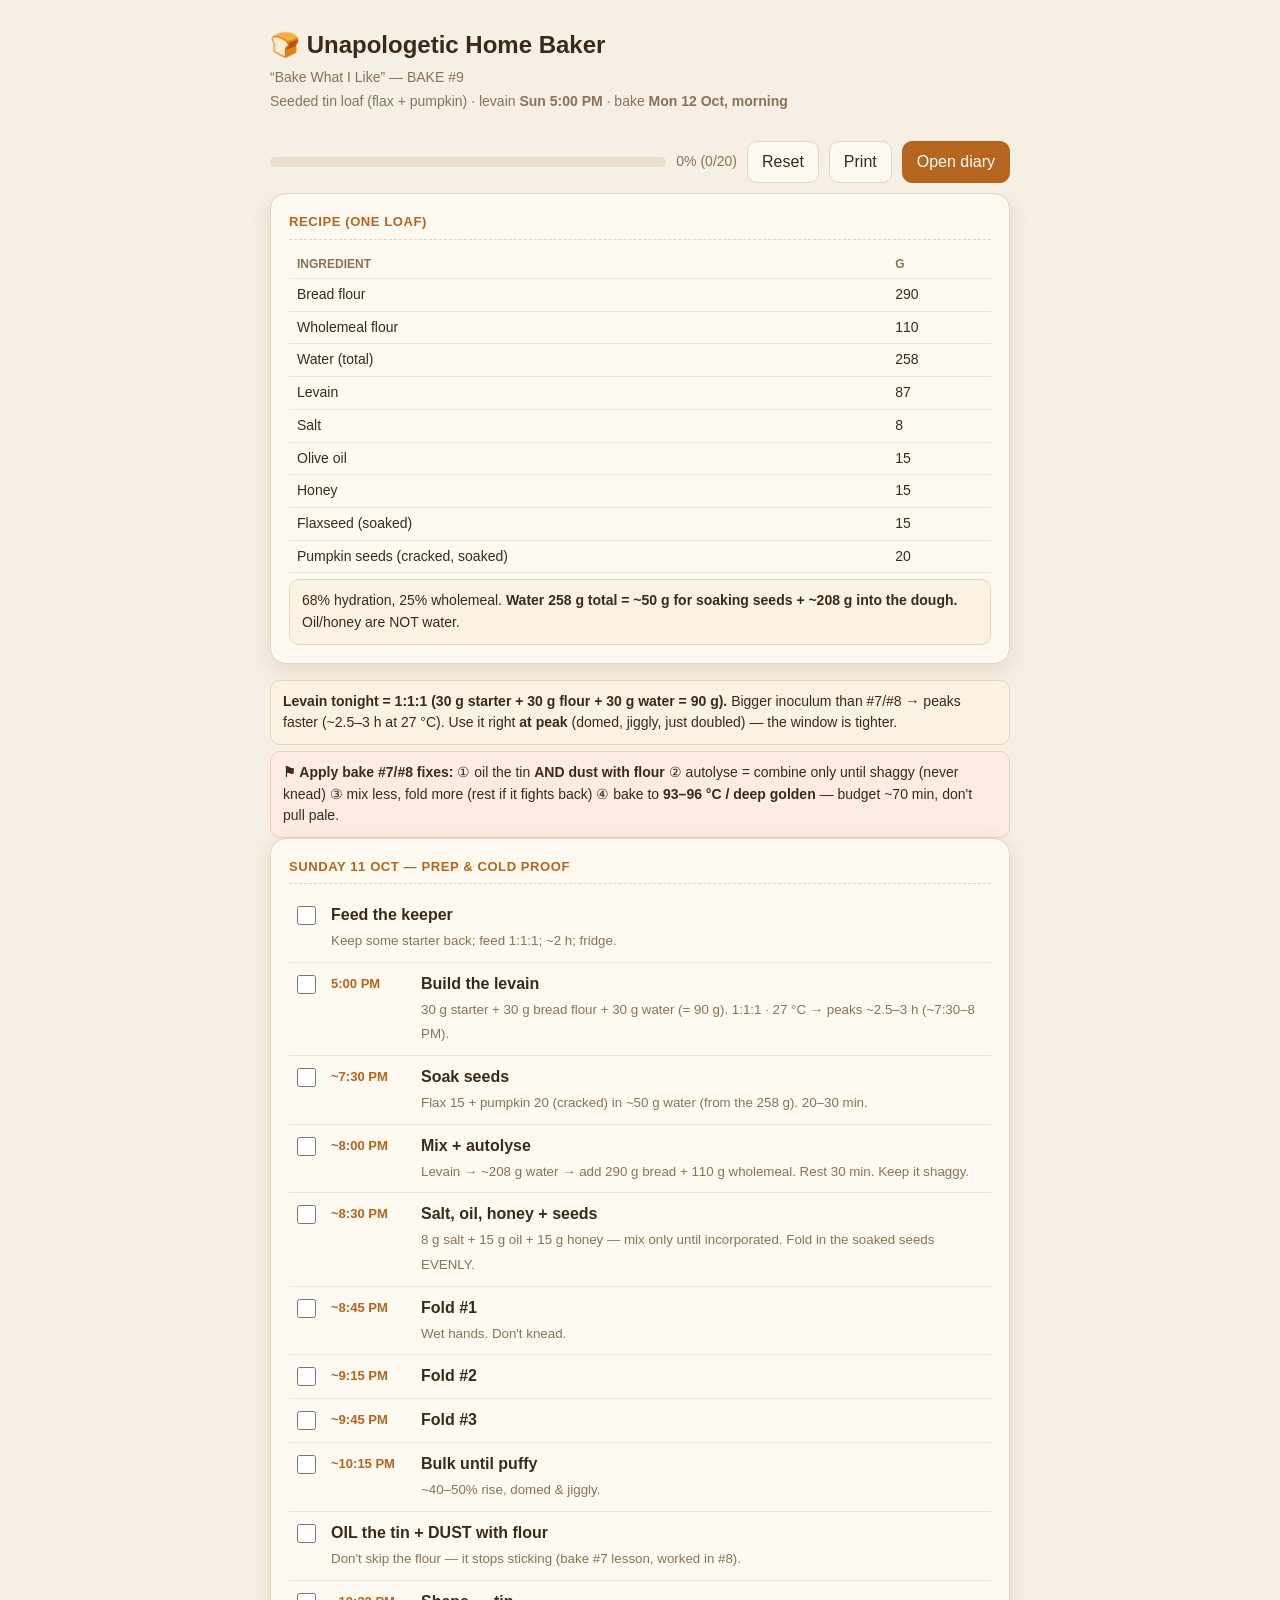
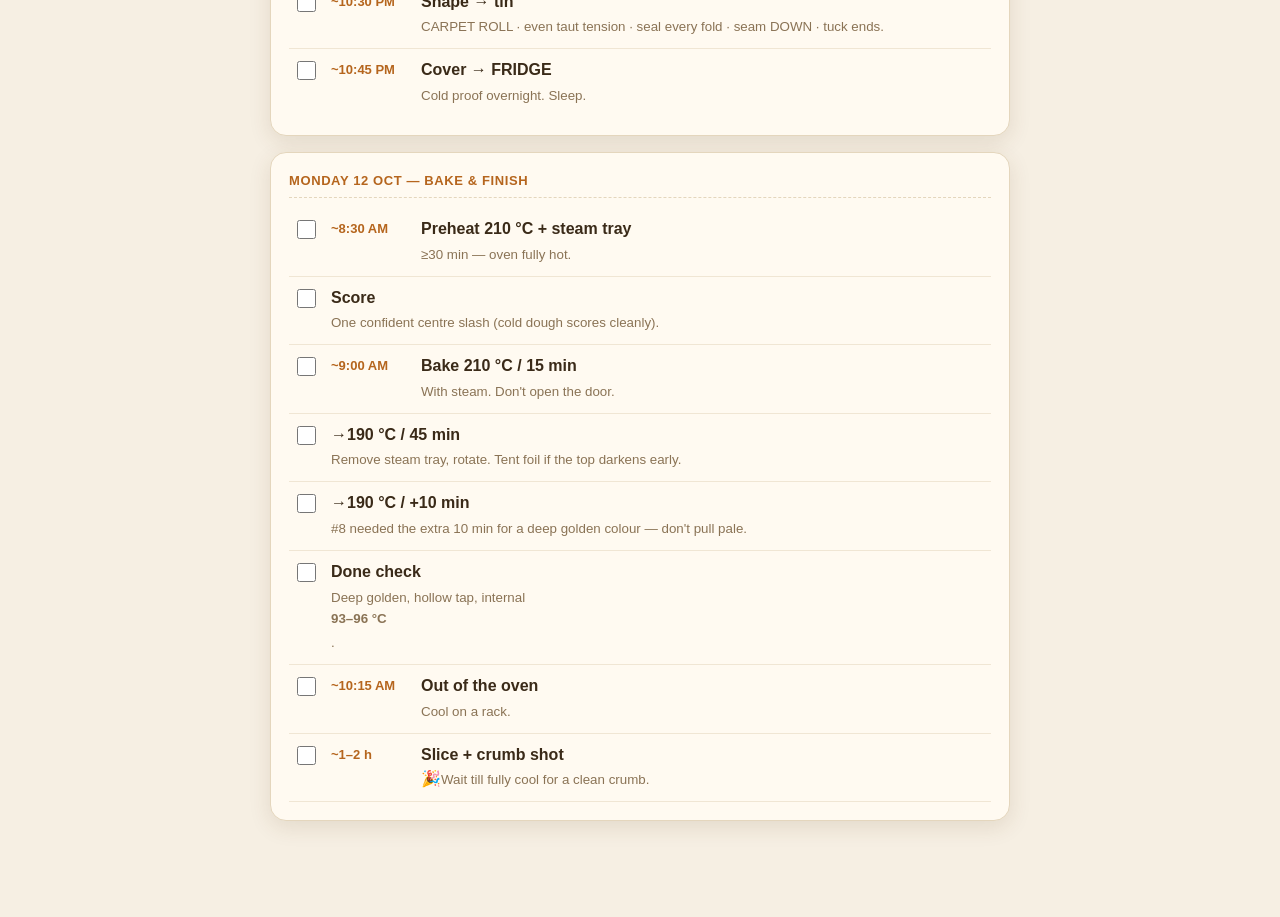
==== checklist.html @ ec5c6e21 "Add bake #9 (own seeded tin loaf): levain 1:1:1 for a 5 PM start + rebuild checklist" ====
<!doctype html>
<html lang="en">
<head>
<meta charset="utf-8">
<meta name="viewport" content="width=device-width, initial-scale=1">
<meta name="theme-color" content="#b5651d">
<title>🍞 Unapologetic Home Baker — Bake #9 Checklist</title>
<style>
  :root{--bg:#f6efe3;--panel:#fffaf1;--ink:#3a2a18;--muted:#8a7355;--line:#e4d6bd;--accent:#b5651d;--good:#5a7d3c;--bad:#b03a2e;--chip:#fbf2e2}
  *{box-sizing:border-box}
  body{margin:0;font:16px/1.55 -apple-system,BlinkMacSystemFont,"Segoe UI",Roboto,Helvetica,Arial,sans-serif;background:var(--bg);color:var(--ink)}
  .wrap{max-width:780px;margin:0 auto;padding:26px 20px 80px}
  h1{font-size:24px;margin:0 0 4px}
  .sub{color:var(--muted);font-size:14px;margin-bottom:18px}
  .card{background:var(--panel);border:1px solid var(--line);border-radius:16px;box-shadow:0 6px 22px rgba(90,60,20,.12);padding:18px;margin-bottom:16px}
  h2{font-size:13px;text-transform:uppercase;letter-spacing:.6px;color:var(--accent);margin:0 0 10px;border-bottom:1px dashed var(--line);padding-bottom:6px}
  .task{display:flex;gap:12px;align-items:flex-start;padding:9px 4px;border-bottom:1px solid #f0e6d4;cursor:pointer}
  .task:last-child{border-bottom:none}
  .task input{margin-top:3px;width:19px;height:19px;accent-color:var(--accent);flex:none;cursor:pointer}
  .task.done .lbl{text-decoration:line-through;color:var(--muted)}
  .lbl{flex:1}
  .lbl b{display:block}
  .lbl small{color:var(--muted)}
  .time{font-variant-numeric:tabular-nums;font-weight:600;color:var(--accent);min-width:78px;flex:none;font-size:13px;padding-top:2px}
  .bar{position:sticky;top:0;background:var(--bg);padding:10px 0;display:flex;gap:10px;align-items:center;z-index:5;flex-wrap:wrap}
  button{font:inherit;cursor:pointer;border:1px solid var(--line);background:var(--panel);color:var(--ink);padding:8px 14px;border-radius:10px}
  button:hover{border-color:var(--accent)}
  button.primary{background:var(--accent);color:#fff;border-color:var(--accent)}
  .progress{flex:1;height:10px;background:#eadfca;border-radius:6px;overflow:hidden;min-width:120px}
  .progress > i{display:block;height:100%;background:var(--good);width:0;transition:.25s}
  .note{background:var(--chip);border:1px solid var(--line);border-radius:10px;padding:10px 12px;font-size:14px;margin-top:6px}
  .fix{background:#fdece2;border:1px solid #f0cdb6;border-radius:10px;padding:10px 12px;font-size:14px;margin-top:6px}
  a{color:var(--accent)}
  table{width:100%;border-collapse:collapse;font-size:14px}
  td,th{padding:5px 8px;text-align:left;border-bottom:1px solid #f0e6d4}
  th{color:var(--muted);font-size:12px;text-transform:uppercase}
  .done-msg{display:none;text-align:center;color:var(--good);font-weight:600;padding:10px}
  @media print{.bar{display:none}.task input{display:none}.task::before{content:"☐  ";font-size:18px}}
</style>
</head>
<body>
<div class="wrap">
  <h1>🍞 Unapologetic Home Baker</h1>
  <div class="sub" style="margin-bottom:2px">“Bake What I Like” — BAKE #9</div>
  <div class="sub">Seeded tin loaf (flax + pumpkin) · levain <b>Sun 5:00 PM</b> · bake <b>Mon 12 Oct, morning</b></div>

  <div class="bar">
    <div class="progress"><i id="prog"></i></div>
    <span id="pct" class="sub" style="margin:0">0%</span>
    <button id="reset">Reset</button>
    <button onclick="window.print()">Print</button>
    <a href="index.html"><button class="primary">Open diary</button></a>
  </div>

  <div class="card">
    <h2>Recipe (one loaf)</h2>
    <table>
      <tr><th>Ingredient</th><th>g</th></tr>
      <tr><td>Bread flour</td><td>290</td></tr>
      <tr><td>Wholemeal flour</td><td>110</td></tr>
      <tr><td>Water (total)</td><td>258</td></tr>
      <tr><td>Levain</td><td>87</td></tr>
      <tr><td>Salt</td><td>8</td></tr>
      <tr><td>Olive oil</td><td>15</td></tr>
      <tr><td>Honey</td><td>15</td></tr>
      <tr><td>Flaxseed (soaked)</td><td>15</td></tr>
      <tr><td>Pumpkin seeds (cracked, soaked)</td><td>20</td></tr>
    </table>
    <div class="note">68% hydration, 25% wholemeal. <b>Water 258 g total = ~50 g for soaking seeds + ~208 g into the dough.</b> Oil/honey are NOT water.</div>
  </div>

  <div class="note">
    <b>Levain tonight = 1:1:1 (30 g starter + 30 g flour + 30 g water = 90 g).</b> Bigger inoculum than #7/#8 → peaks faster (~2.5–3 h at 27 °C). Use it right <b>at peak</b> (domed, jiggly, just doubled) — the window is tighter.
  </div>

  <div class="fix">
    <b>⚑ Apply bake #7/#8 fixes:</b> ① oil the tin <b>AND dust with flour</b> ② autolyse = combine only until shaggy (never knead) ③ mix less, fold more (rest if it fights back) ④ bake to <b>93–96 °C / deep golden</b> — budget ~70 min, don't pull pale.
  </div>

  <div class="card">
    <h2>Sunday 11 Oct — prep &amp; cold proof</h2>
    <div class="task"><input type="checkbox" data-id="p1"><span class="lbl"><b>Feed the keeper</b><small>Keep some starter back; feed 1:1:1; ~2 h; fridge.</small></span></div>
    <div class="task"><input type="checkbox" data-id="p2"><span class="time">5:00 PM</span><span class="lbl"><b>Build the levain</b><small>30 g starter + 30 g bread flour + 30 g water (= 90 g). 1:1:1 · 27 °C → peaks ~2.5–3 h (~7:30–8 PM).</small></span></div>
    <div class="task"><input type="checkbox" data-id="p3"><span class="time">~7:30 PM</span><span class="lbl"><b>Soak seeds</b><small>Flax 15 + pumpkin 20 (cracked) in ~50 g water (from the 258 g). 20–30 min.</small></span></div>
    <div class="task"><input type="checkbox" data-id="p4"><span class="time">~8:00 PM</span><span class="lbl"><b>Mix + autolyse</b><small>Levain → ~208 g water → add 290 g bread + 110 g wholemeal. Rest 30 min. Keep it shaggy.</small></span></div>
    <div class="task"><input type="checkbox" data-id="p5"><span class="time">~8:30 PM</span><span class="lbl"><b>Salt, oil, honey + seeds</b><small>8 g salt + 15 g oil + 15 g honey — mix only until incorporated. Fold in the soaked seeds EVENLY.</small></span></div>
    <div class="task"><input type="checkbox" data-id="p6"><span class="time">~8:45 PM</span><span class="lbl"><b>Fold #1</b><small>Wet hands. Don't knead.</small></span></div>
    <div class="task"><input type="checkbox" data-id="p7"><span class="time">~9:15 PM</span><span class="lbl"><b>Fold #2</b></span></div>
    <div class="task"><input type="checkbox" data-id="p8"><span class="time">~9:45 PM</span><span class="lbl"><b>Fold #3</b></span></div>
    <div class="task"><input type="checkbox" data-id="p9"><span class="time">~10:15 PM</span><span class="lbl"><b>Bulk until puffy</b><small>~40–50% rise, domed &amp; jiggly.</small></span></div>
    <div class="task"><input type="checkbox" data-id="p10"><span class="lbl"><b>OIL the tin + DUST with flour</b><small>Don't skip the flour — it stops sticking (bake #7 lesson, worked in #8).</small></span></div>
    <div class="task"><input type="checkbox" data-id="p11"><span class="time">~10:30 PM</span><span class="lbl"><b>Shape → tin</b><small>CARPET ROLL · even taut tension · seal every fold · seam DOWN · tuck ends.</small></span></div>
    <div class="task"><input type="checkbox" data-id="p12"><span class="time">~10:45 PM</span><span class="lbl"><b>Cover → FRIDGE</b><small>Cold proof overnight. Sleep.</small></span></div>
  </div>

  <div class="card">
    <h2>Monday 12 Oct — bake &amp; finish</h2>
    <div class="task"><input type="checkbox" data-id="s1"><span class="time">~8:30 AM</span><span class="lbl"><b>Preheat 210 °C + steam tray</b><small>≥30 min — oven fully hot.</small></span></div>
    <div class="task"><input type="checkbox" data-id="s2"><span class="lbl"><b>Score</b><small>One confident centre slash (cold dough scores cleanly).</small></span></div>
    <div class="task"><input type="checkbox" data-id="s3"><span class="time">~9:00 AM</span><span class="lbl"><b>Bake 210 °C / 15 min</b><small>With steam. Don't open the door.</small></span></div>
    <div class="task"><input type="checkbox" data-id="s4"><span class="lbl"><b>→190 °C / 45 min</b><small>Remove steam tray, rotate. Tent foil if the top darkens early.</small></span></div>
    <div class="task"><input type="checkbox" data-id="s5"><span class="lbl"><b>→190 °C / +10 min</b><small>#8 needed the extra 10 min for a deep golden colour — don't pull pale.</small></span></div>
    <div class="task"><input type="checkbox" data-id="s6"><span class="lbl"><b>Done check</b><small>Deep golden, hollow tap, internal <b>93–96 °C</b>.</small></span></div>
    <div class="task"><input type="checkbox" data-id="s7"><span class="time">~10:15 AM</span><span class="lbl"><b>Out of the oven</b><small>Cool on a rack.</small></span></div>
    <div class="task"><input type="checkbox" data-id="s8"><span class="time">~1–2 h</span><span class="lbl"><b>Slice + crumb shot</b> 🎉<small>Wait till fully cool for a clean crumb.</small></span></div>
    <div class="done-msg" id="done">Bake #9 done — good luck! 🍞</div>
  </div>
</div>

<script>
  const KEY = "breadDiary.checklist.b9";
  const boxes = [...document.querySelectorAll('.task input')];
  function load(){ let s={}; try{ s=JSON.parse(localStorage.getItem(KEY)||"{}"); }catch(e){}
    boxes.forEach(b=>{ b.checked=!!s[b.dataset.id]; mark(b); }); update(); }
  function save(){ const s={}; boxes.forEach(b=>s[b.dataset.id]=b.checked); try{ localStorage.setItem(KEY,JSON.stringify(s)); }catch(e){} }
  function mark(b){ b.closest('.task').classList.toggle('done', b.checked); }
  function update(){ const n=boxes.filter(b=>b.checked).length; const p=Math.round(n/boxes.length*100);
    document.getElementById('prog').style.width=p+'%'; document.getElementById('pct').textContent=p+'% ('+n+'/'+boxes.length+')';
    document.getElementById('done').style.display = (n===boxes.length)?'block':'none'; }
  boxes.forEach(b=>b.addEventListener('change',()=>{ mark(b); save(); update(); }));
  document.querySelectorAll('.task').forEach(t=>t.addEventListener('click',e=>{ if(e.target.tagName!=='INPUT'){ const i=t.querySelector('input'); i.checked=!i.checked; i.dispatchEvent(new Event('change')); }}));
  document.getElementById('reset').onclick=()=>{ if(confirm('Clear all ticks?')){ boxes.forEach(b=>b.checked=false); boxes.forEach(mark); save(); update(); } };
  load();
</script>
</body>
</html>
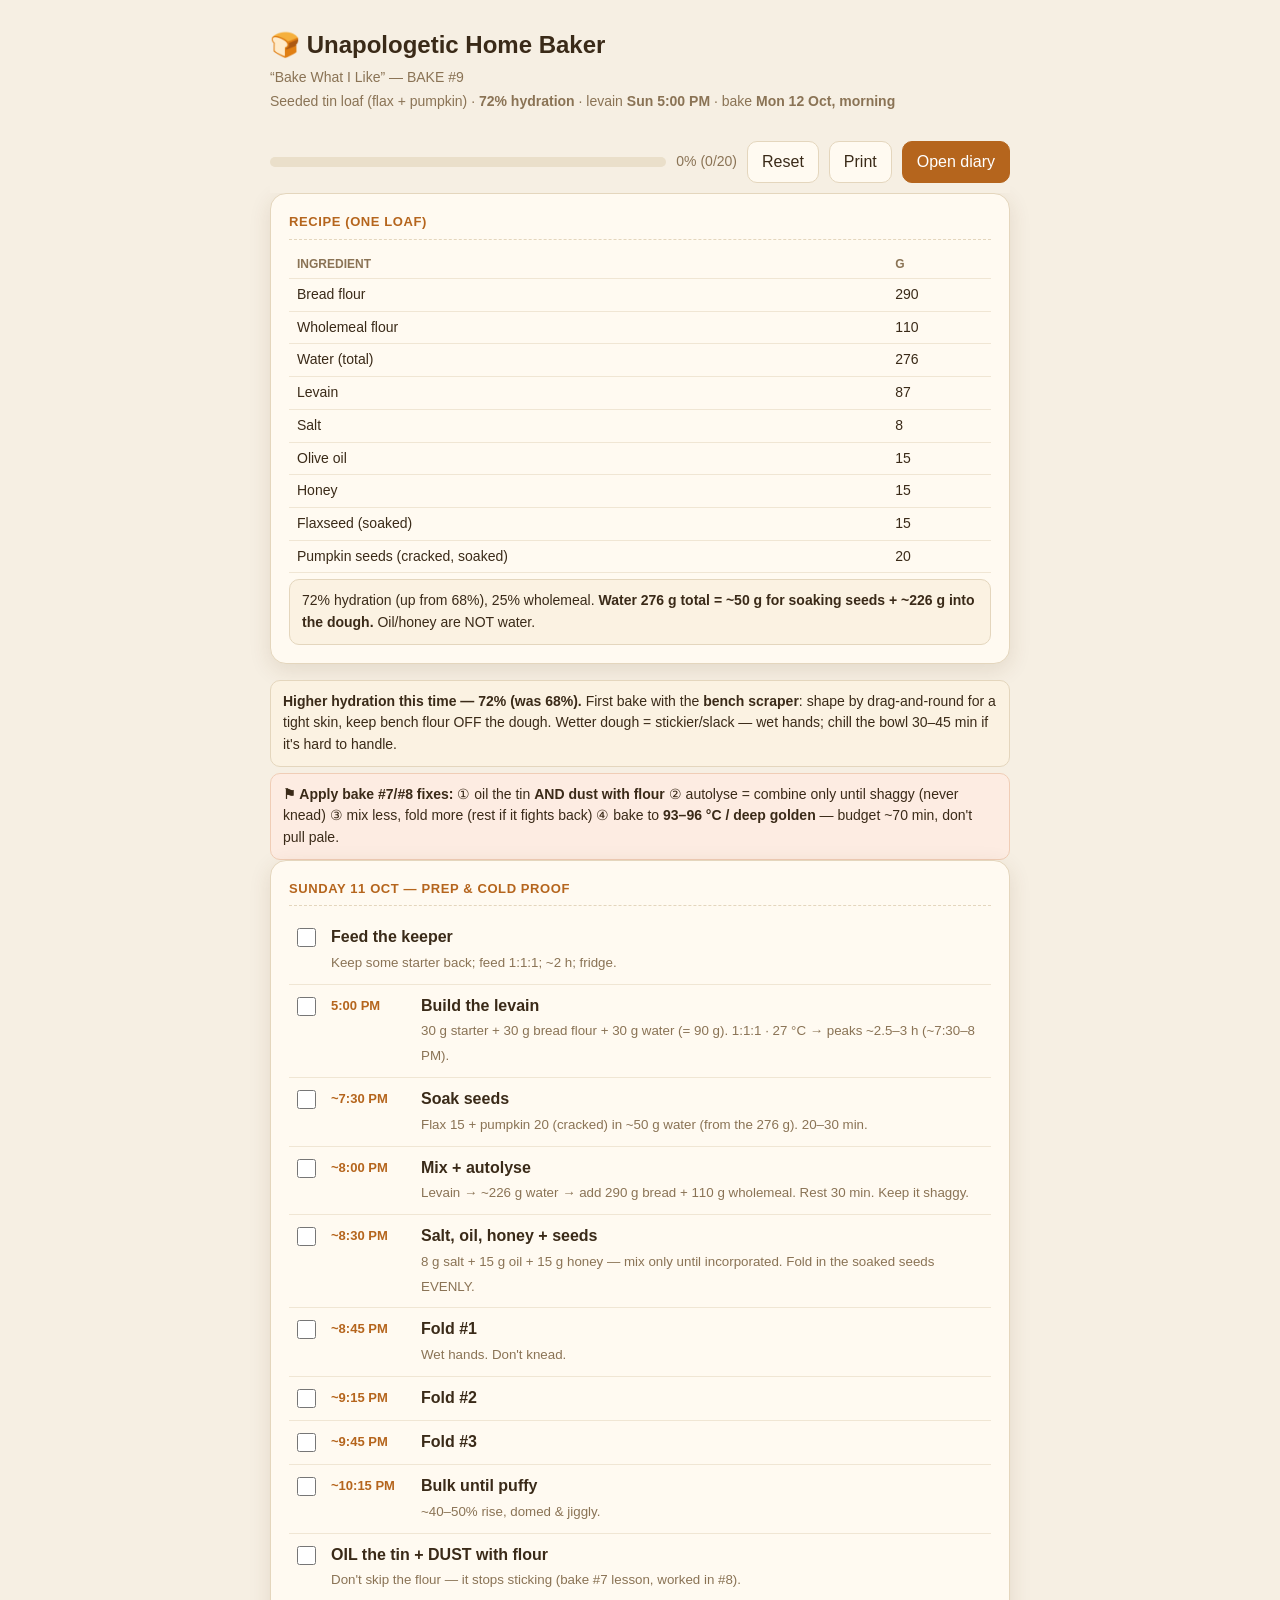
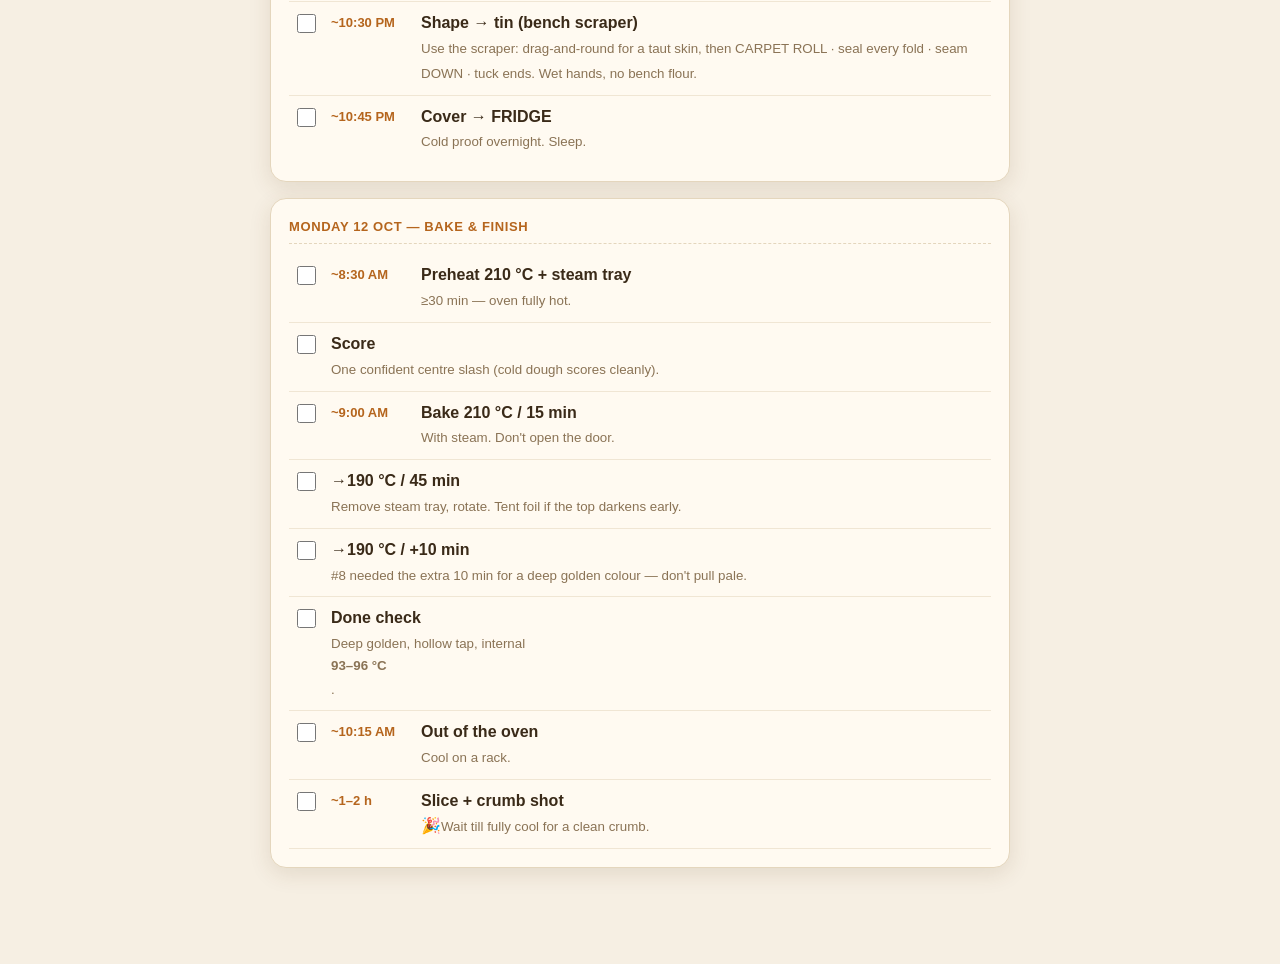
==== commit 38b45ade: "Bake #9: raise hydration 68% -> 72% (water 258 -> 276 g); bench-scraper shaping note" ====
--- a/checklist.html
+++ b/checklist.html
@@ -42,7 +42,7 @@
 <div class="wrap">
   <h1>🍞 Unapologetic Home Baker</h1>
   <div class="sub" style="margin-bottom:2px">“Bake What I Like” — BAKE #9</div>
-  <div class="sub">Seeded tin loaf (flax + pumpkin) · levain <b>Sun 5:00 PM</b> · bake <b>Mon 12 Oct, morning</b></div>
+  <div class="sub">Seeded tin loaf (flax + pumpkin) · <b>72% hydration</b> · levain <b>Sun 5:00 PM</b> · bake <b>Mon 12 Oct, morning</b></div>
 
   <div class="bar">
     <div class="progress"><i id="prog"></i></div>
@@ -58,7 +58,7 @@
       <tr><th>Ingredient</th><th>g</th></tr>
       <tr><td>Bread flour</td><td>290</td></tr>
       <tr><td>Wholemeal flour</td><td>110</td></tr>
-      <tr><td>Water (total)</td><td>258</td></tr>
+      <tr><td>Water (total)</td><td>276</td></tr>
       <tr><td>Levain</td><td>87</td></tr>
       <tr><td>Salt</td><td>8</td></tr>
       <tr><td>Olive oil</td><td>15</td></tr>
@@ -66,11 +66,11 @@
       <tr><td>Flaxseed (soaked)</td><td>15</td></tr>
       <tr><td>Pumpkin seeds (cracked, soaked)</td><td>20</td></tr>
     </table>
-    <div class="note">68% hydration, 25% wholemeal. <b>Water 258 g total = ~50 g for soaking seeds + ~208 g into the dough.</b> Oil/honey are NOT water.</div>
+    <div class="note">72% hydration (up from 68%), 25% wholemeal. <b>Water 276 g total = ~50 g for soaking seeds + ~226 g into the dough.</b> Oil/honey are NOT water.</div>
   </div>
 
   <div class="note">
-    <b>Levain tonight = 1:1:1 (30 g starter + 30 g flour + 30 g water = 90 g).</b> Bigger inoculum than #7/#8 → peaks faster (~2.5–3 h at 27 °C). Use it right <b>at peak</b> (domed, jiggly, just doubled) — the window is tighter.
+    <b>Higher hydration this time — 72% (was 68%).</b> First bake with the <b>bench scraper</b>: shape by drag-and-round for a tight skin, keep bench flour OFF the dough. Wetter dough = stickier/slack — wet hands; chill the bowl 30–45 min if it's hard to handle.
   </div>
 
   <div class="fix">
@@ -81,15 +81,15 @@
     <h2>Sunday 11 Oct — prep &amp; cold proof</h2>
     <div class="task"><input type="checkbox" data-id="p1"><span class="lbl"><b>Feed the keeper</b><small>Keep some starter back; feed 1:1:1; ~2 h; fridge.</small></span></div>
     <div class="task"><input type="checkbox" data-id="p2"><span class="time">5:00 PM</span><span class="lbl"><b>Build the levain</b><small>30 g starter + 30 g bread flour + 30 g water (= 90 g). 1:1:1 · 27 °C → peaks ~2.5–3 h (~7:30–8 PM).</small></span></div>
-    <div class="task"><input type="checkbox" data-id="p3"><span class="time">~7:30 PM</span><span class="lbl"><b>Soak seeds</b><small>Flax 15 + pumpkin 20 (cracked) in ~50 g water (from the 258 g). 20–30 min.</small></span></div>
-    <div class="task"><input type="checkbox" data-id="p4"><span class="time">~8:00 PM</span><span class="lbl"><b>Mix + autolyse</b><small>Levain → ~208 g water → add 290 g bread + 110 g wholemeal. Rest 30 min. Keep it shaggy.</small></span></div>
+    <div class="task"><input type="checkbox" data-id="p3"><span class="time">~7:30 PM</span><span class="lbl"><b>Soak seeds</b><small>Flax 15 + pumpkin 20 (cracked) in ~50 g water (from the 276 g). 20–30 min.</small></span></div>
+    <div class="task"><input type="checkbox" data-id="p4"><span class="time">~8:00 PM</span><span class="lbl"><b>Mix + autolyse</b><small>Levain → ~226 g water → add 290 g bread + 110 g wholemeal. Rest 30 min. Keep it shaggy.</small></span></div>
     <div class="task"><input type="checkbox" data-id="p5"><span class="time">~8:30 PM</span><span class="lbl"><b>Salt, oil, honey + seeds</b><small>8 g salt + 15 g oil + 15 g honey — mix only until incorporated. Fold in the soaked seeds EVENLY.</small></span></div>
     <div class="task"><input type="checkbox" data-id="p6"><span class="time">~8:45 PM</span><span class="lbl"><b>Fold #1</b><small>Wet hands. Don't knead.</small></span></div>
     <div class="task"><input type="checkbox" data-id="p7"><span class="time">~9:15 PM</span><span class="lbl"><b>Fold #2</b></span></div>
     <div class="task"><input type="checkbox" data-id="p8"><span class="time">~9:45 PM</span><span class="lbl"><b>Fold #3</b></span></div>
     <div class="task"><input type="checkbox" data-id="p9"><span class="time">~10:15 PM</span><span class="lbl"><b>Bulk until puffy</b><small>~40–50% rise, domed &amp; jiggly.</small></span></div>
     <div class="task"><input type="checkbox" data-id="p10"><span class="lbl"><b>OIL the tin + DUST with flour</b><small>Don't skip the flour — it stops sticking (bake #7 lesson, worked in #8).</small></span></div>
-    <div class="task"><input type="checkbox" data-id="p11"><span class="time">~10:30 PM</span><span class="lbl"><b>Shape → tin</b><small>CARPET ROLL · even taut tension · seal every fold · seam DOWN · tuck ends.</small></span></div>
+    <div class="task"><input type="checkbox" data-id="p11"><span class="time">~10:30 PM</span><span class="lbl"><b>Shape → tin (bench scraper)</b><small>Use the scraper: drag-and-round for a taut skin, then CARPET ROLL · seal every fold · seam DOWN · tuck ends. Wet hands, no bench flour.</small></span></div>
     <div class="task"><input type="checkbox" data-id="p12"><span class="time">~10:45 PM</span><span class="lbl"><b>Cover → FRIDGE</b><small>Cold proof overnight. Sleep.</small></span></div>
   </div>
 
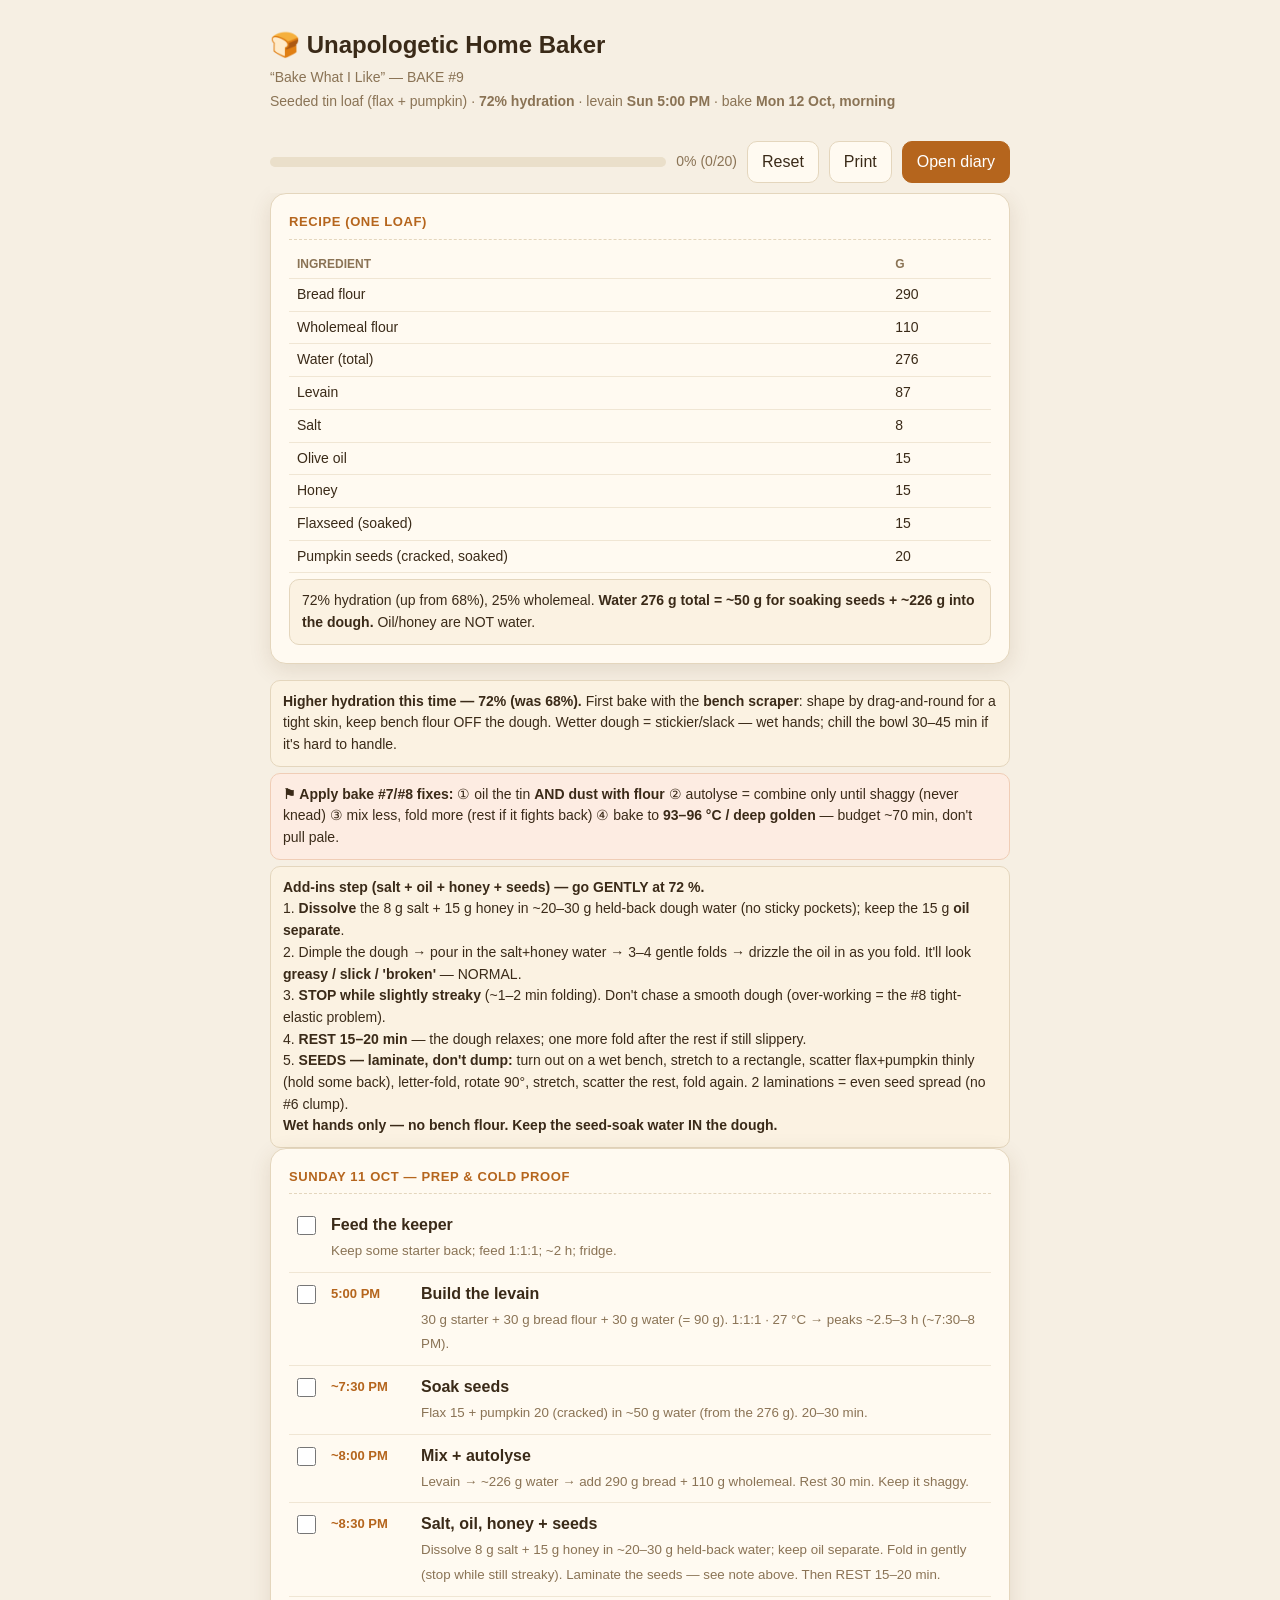
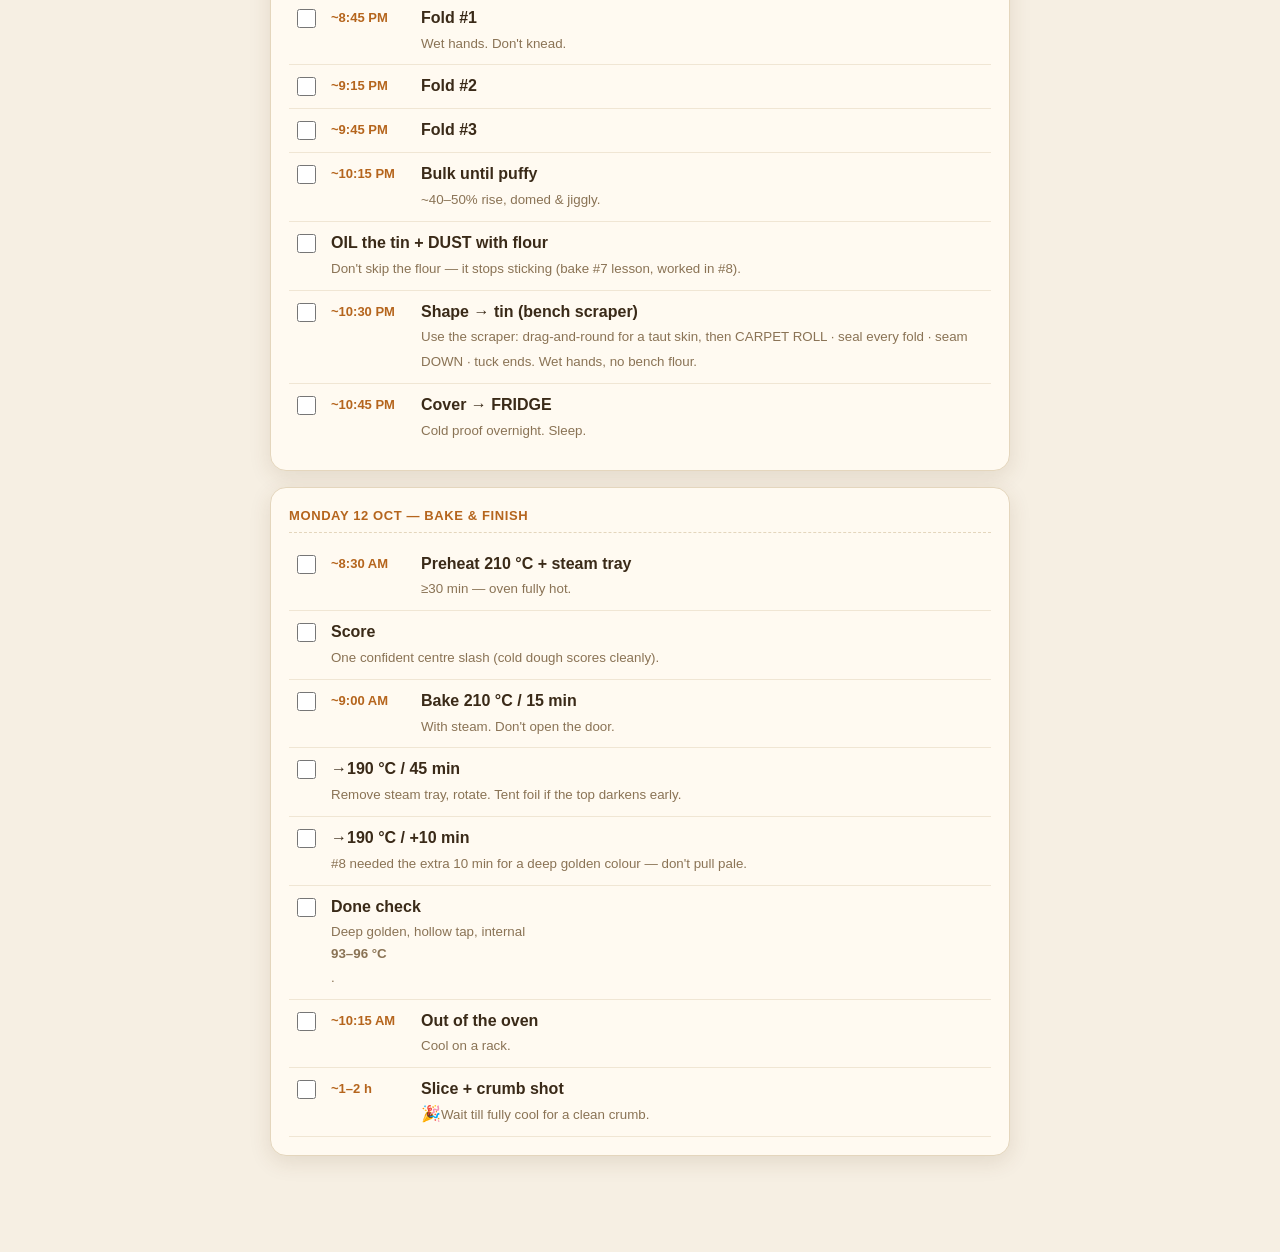
==== commit b32a9c17: "Bake #9: add-in step tips (dissolve salt/honey, oil separately, stop streaky, rest, laminate seeds) " ====
--- a/checklist.html
+++ b/checklist.html
@@ -77,13 +77,23 @@
     <b>⚑ Apply bake #7/#8 fixes:</b> ① oil the tin <b>AND dust with flour</b> ② autolyse = combine only until shaggy (never knead) ③ mix less, fold more (rest if it fights back) ④ bake to <b>93–96 °C / deep golden</b> — budget ~70 min, don't pull pale.
   </div>
 
+  <div class="note">
+    <b>Add-ins step (salt + oil + honey + seeds) — go GENTLY at 72 %.</b>
+    <br>1. <b>Dissolve</b> the 8 g salt + 15 g honey in ~20–30 g held-back dough water (no sticky pockets); keep the 15 g <b>oil separate</b>.
+    <br>2. Dimple the dough → pour in the salt+honey water → 3–4 gentle folds → drizzle the oil in as you fold. It'll look <b>greasy / slick / 'broken'</b> — NORMAL.
+    <br>3. <b>STOP while slightly streaky</b> (~1–2 min folding). Don't chase a smooth dough (over-working = the #8 tight-elastic problem).
+    <br>4. <b>REST 15–20 min</b> — the dough relaxes; one more fold after the rest if still slippery.
+    <br>5. <b>SEEDS — laminate, don't dump:</b> turn out on a wet bench, stretch to a rectangle, scatter flax+pumpkin thinly (hold some back), letter-fold, rotate 90°, stretch, scatter the rest, fold again. 2 laminations = even seed spread (no #6 clump).
+    <br><b>Wet hands only — no bench flour. Keep the seed-soak water IN the dough.</b>
+  </div>
+
   <div class="card">
     <h2>Sunday 11 Oct — prep &amp; cold proof</h2>
     <div class="task"><input type="checkbox" data-id="p1"><span class="lbl"><b>Feed the keeper</b><small>Keep some starter back; feed 1:1:1; ~2 h; fridge.</small></span></div>
     <div class="task"><input type="checkbox" data-id="p2"><span class="time">5:00 PM</span><span class="lbl"><b>Build the levain</b><small>30 g starter + 30 g bread flour + 30 g water (= 90 g). 1:1:1 · 27 °C → peaks ~2.5–3 h (~7:30–8 PM).</small></span></div>
     <div class="task"><input type="checkbox" data-id="p3"><span class="time">~7:30 PM</span><span class="lbl"><b>Soak seeds</b><small>Flax 15 + pumpkin 20 (cracked) in ~50 g water (from the 276 g). 20–30 min.</small></span></div>
     <div class="task"><input type="checkbox" data-id="p4"><span class="time">~8:00 PM</span><span class="lbl"><b>Mix + autolyse</b><small>Levain → ~226 g water → add 290 g bread + 110 g wholemeal. Rest 30 min. Keep it shaggy.</small></span></div>
-    <div class="task"><input type="checkbox" data-id="p5"><span class="time">~8:30 PM</span><span class="lbl"><b>Salt, oil, honey + seeds</b><small>8 g salt + 15 g oil + 15 g honey — mix only until incorporated. Fold in the soaked seeds EVENLY.</small></span></div>
+    <div class="task"><input type="checkbox" data-id="p5"><span class="time">~8:30 PM</span><span class="lbl"><b>Salt, oil, honey + seeds</b><small>Dissolve 8 g salt + 15 g honey in ~20–30 g held-back water; keep oil separate. Fold in gently (stop while still streaky). Laminate the seeds — see note above. Then REST 15–20 min.</small></span></div>
     <div class="task"><input type="checkbox" data-id="p6"><span class="time">~8:45 PM</span><span class="lbl"><b>Fold #1</b><small>Wet hands. Don't knead.</small></span></div>
     <div class="task"><input type="checkbox" data-id="p7"><span class="time">~9:15 PM</span><span class="lbl"><b>Fold #2</b></span></div>
     <div class="task"><input type="checkbox" data-id="p8"><span class="time">~9:45 PM</span><span class="lbl"><b>Fold #3</b></span></div>
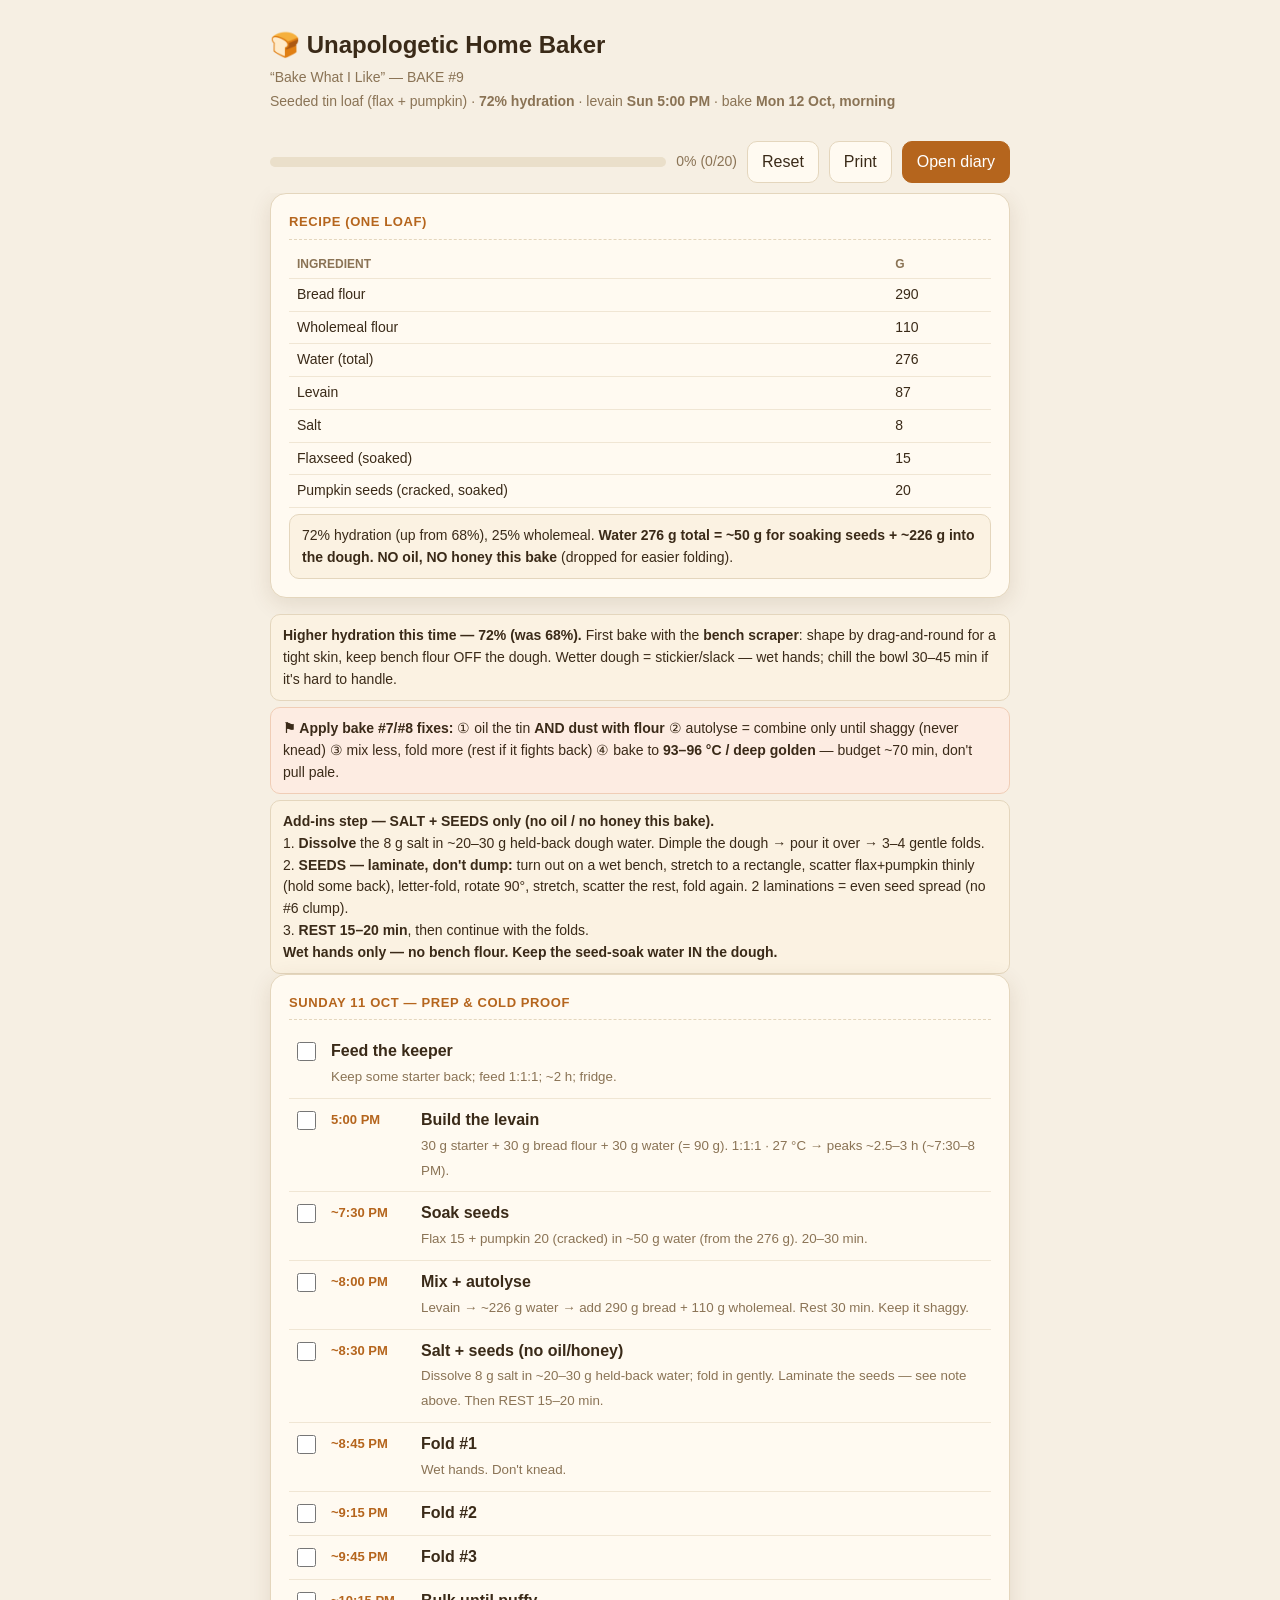
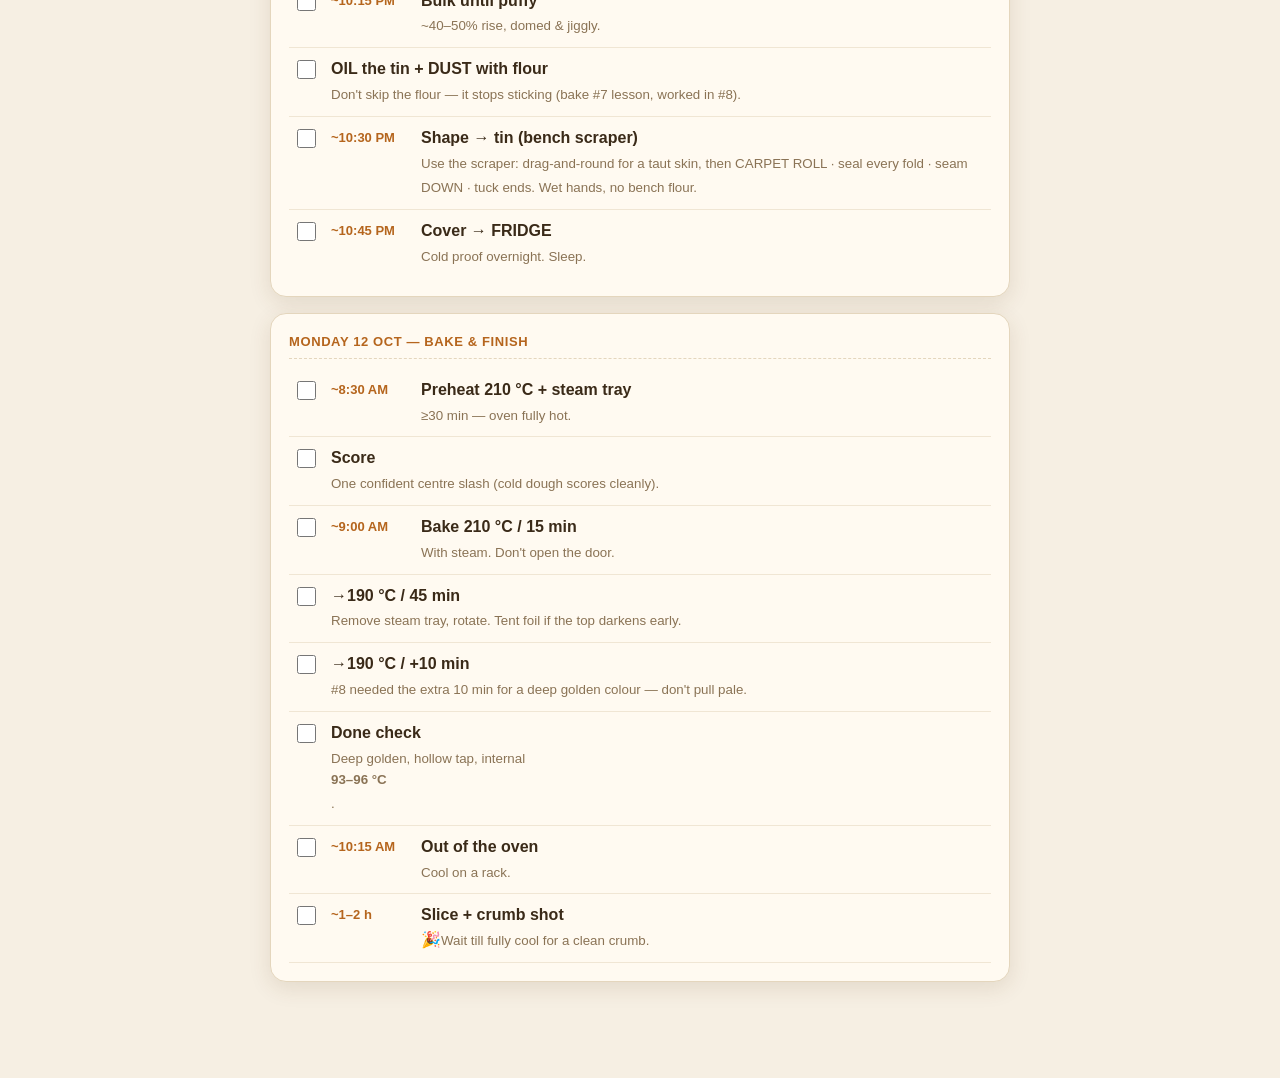
==== commit 61f372a8: "Bake #9: drop oil + honey (oil:0, honey:0) — easier folding; update method, notes, checklist" ====
--- a/checklist.html
+++ b/checklist.html
@@ -61,12 +61,10 @@
       <tr><td>Water (total)</td><td>276</td></tr>
       <tr><td>Levain</td><td>87</td></tr>
       <tr><td>Salt</td><td>8</td></tr>
-      <tr><td>Olive oil</td><td>15</td></tr>
-      <tr><td>Honey</td><td>15</td></tr>
       <tr><td>Flaxseed (soaked)</td><td>15</td></tr>
       <tr><td>Pumpkin seeds (cracked, soaked)</td><td>20</td></tr>
     </table>
-    <div class="note">72% hydration (up from 68%), 25% wholemeal. <b>Water 276 g total = ~50 g for soaking seeds + ~226 g into the dough.</b> Oil/honey are NOT water.</div>
+    <div class="note">72% hydration (up from 68%), 25% wholemeal. <b>Water 276 g total = ~50 g for soaking seeds + ~226 g into the dough.</b> <b>NO oil, NO honey this bake</b> (dropped for easier folding).</div>
   </div>
 
   <div class="note">
@@ -78,12 +76,10 @@
   </div>
 
   <div class="note">
-    <b>Add-ins step (salt + oil + honey + seeds) — go GENTLY at 72 %.</b>
-    <br>1. <b>Dissolve</b> the 8 g salt + 15 g honey in ~20–30 g held-back dough water (no sticky pockets); keep the 15 g <b>oil separate</b>.
-    <br>2. Dimple the dough → pour in the salt+honey water → 3–4 gentle folds → drizzle the oil in as you fold. It'll look <b>greasy / slick / 'broken'</b> — NORMAL.
-    <br>3. <b>STOP while slightly streaky</b> (~1–2 min folding). Don't chase a smooth dough (over-working = the #8 tight-elastic problem).
-    <br>4. <b>REST 15–20 min</b> — the dough relaxes; one more fold after the rest if still slippery.
-    <br>5. <b>SEEDS — laminate, don't dump:</b> turn out on a wet bench, stretch to a rectangle, scatter flax+pumpkin thinly (hold some back), letter-fold, rotate 90°, stretch, scatter the rest, fold again. 2 laminations = even seed spread (no #6 clump).
+    <b>Add-ins step — SALT + SEEDS only (no oil / no honey this bake).</b>
+    <br>1. <b>Dissolve</b> the 8 g salt in ~20–30 g held-back dough water. Dimple the dough → pour it over → 3–4 gentle folds.
+    <br>2. <b>SEEDS — laminate, don't dump:</b> turn out on a wet bench, stretch to a rectangle, scatter flax+pumpkin thinly (hold some back), letter-fold, rotate 90°, stretch, scatter the rest, fold again. 2 laminations = even seed spread (no #6 clump).
+    <br>3. <b>REST 15–20 min</b>, then continue with the folds.
     <br><b>Wet hands only — no bench flour. Keep the seed-soak water IN the dough.</b>
   </div>
 
@@ -93,7 +89,7 @@
     <div class="task"><input type="checkbox" data-id="p2"><span class="time">5:00 PM</span><span class="lbl"><b>Build the levain</b><small>30 g starter + 30 g bread flour + 30 g water (= 90 g). 1:1:1 · 27 °C → peaks ~2.5–3 h (~7:30–8 PM).</small></span></div>
     <div class="task"><input type="checkbox" data-id="p3"><span class="time">~7:30 PM</span><span class="lbl"><b>Soak seeds</b><small>Flax 15 + pumpkin 20 (cracked) in ~50 g water (from the 276 g). 20–30 min.</small></span></div>
     <div class="task"><input type="checkbox" data-id="p4"><span class="time">~8:00 PM</span><span class="lbl"><b>Mix + autolyse</b><small>Levain → ~226 g water → add 290 g bread + 110 g wholemeal. Rest 30 min. Keep it shaggy.</small></span></div>
-    <div class="task"><input type="checkbox" data-id="p5"><span class="time">~8:30 PM</span><span class="lbl"><b>Salt, oil, honey + seeds</b><small>Dissolve 8 g salt + 15 g honey in ~20–30 g held-back water; keep oil separate. Fold in gently (stop while still streaky). Laminate the seeds — see note above. Then REST 15–20 min.</small></span></div>
+    <div class="task"><input type="checkbox" data-id="p5"><span class="time">~8:30 PM</span><span class="lbl"><b>Salt + seeds (no oil/honey)</b><small>Dissolve 8 g salt in ~20–30 g held-back water; fold in gently. Laminate the seeds — see note above. Then REST 15–20 min.</small></span></div>
     <div class="task"><input type="checkbox" data-id="p6"><span class="time">~8:45 PM</span><span class="lbl"><b>Fold #1</b><small>Wet hands. Don't knead.</small></span></div>
     <div class="task"><input type="checkbox" data-id="p7"><span class="time">~9:15 PM</span><span class="lbl"><b>Fold #2</b></span></div>
     <div class="task"><input type="checkbox" data-id="p8"><span class="time">~9:45 PM</span><span class="lbl"><b>Fold #3</b></span></div>
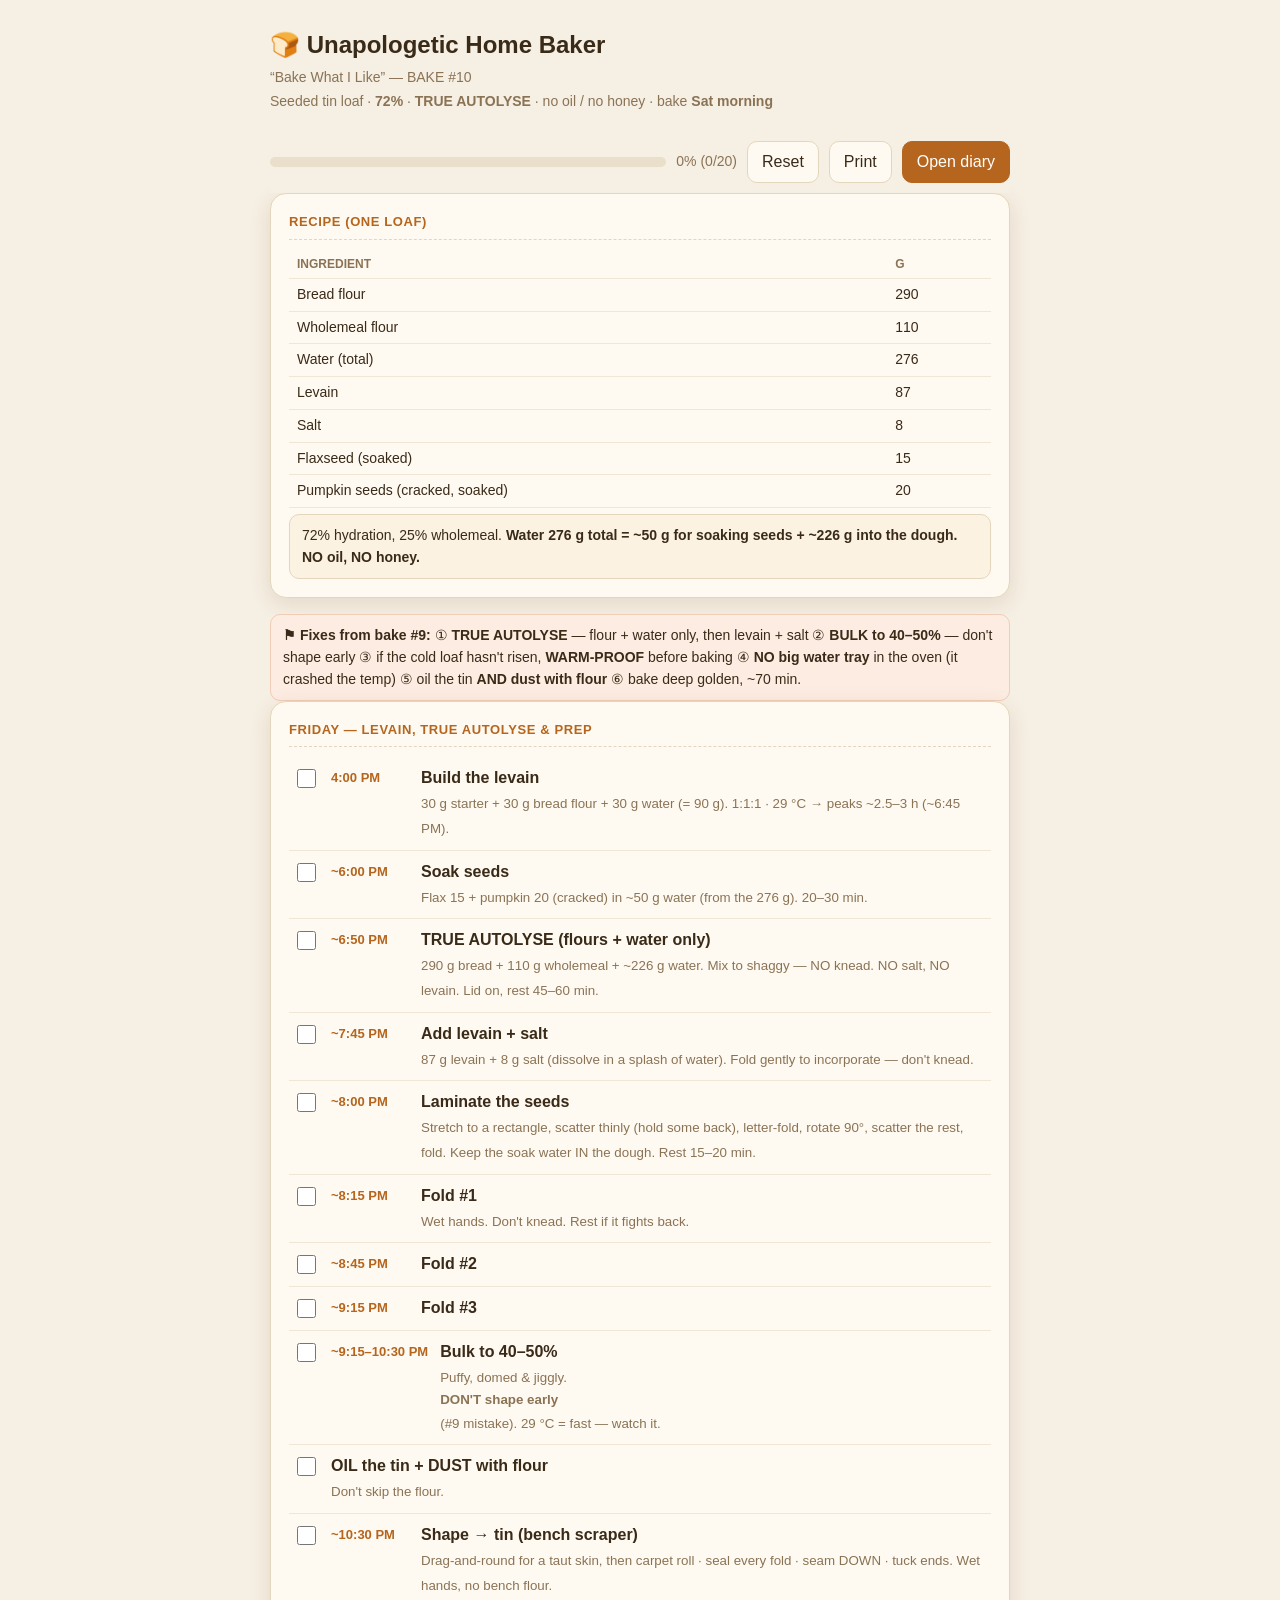
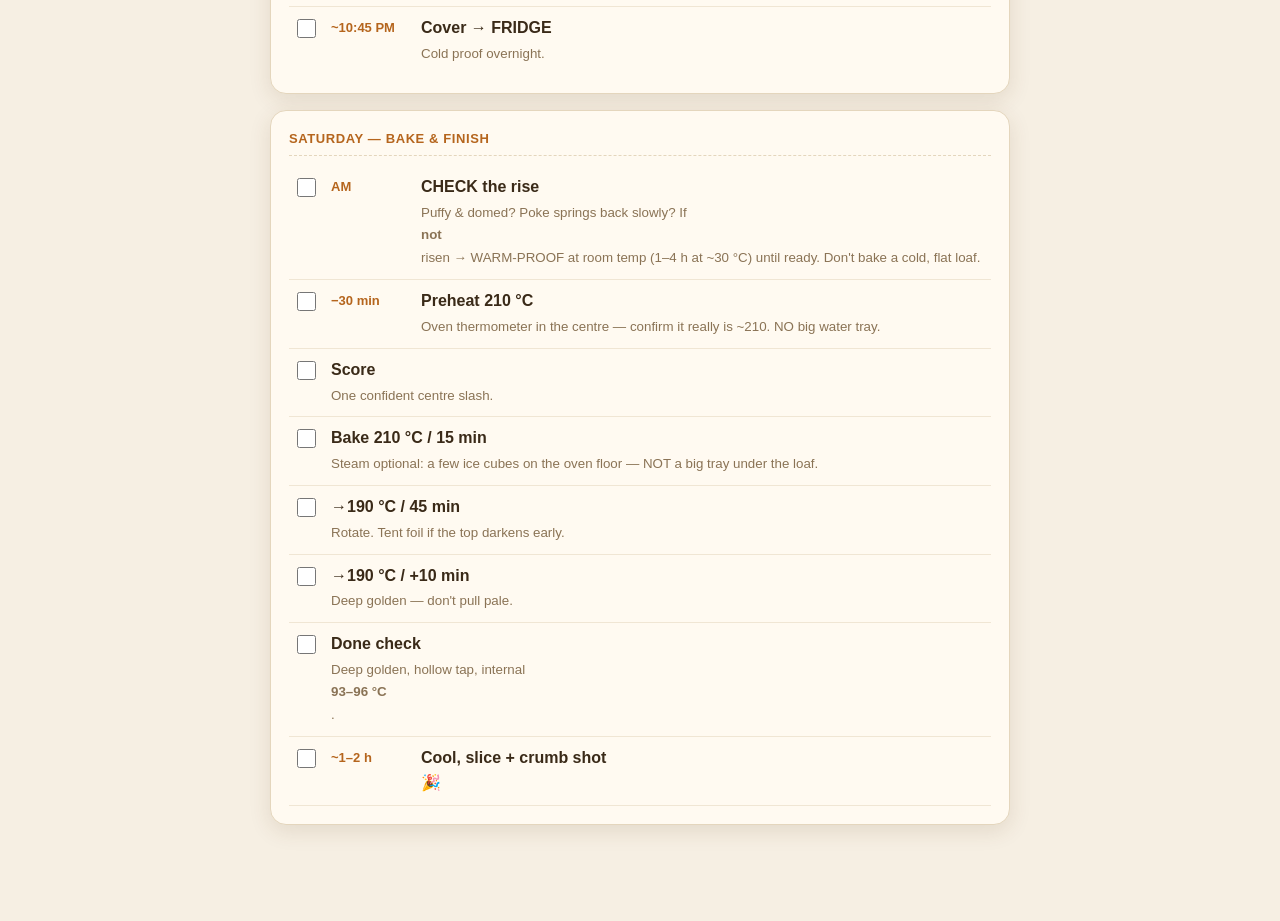
==== commit 6c35ede2: "Add bake #10: seeded 72% with first TRUE AUTOLYSE (no oil/honey) + rebuild checklist for Fri/Sat" ====
--- a/checklist.html
+++ b/checklist.html
@@ -4,7 +4,7 @@
 <meta charset="utf-8">
 <meta name="viewport" content="width=device-width, initial-scale=1">
 <meta name="theme-color" content="#b5651d">
-<title>🍞 Unapologetic Home Baker — Bake #9 Checklist</title>
+<title>🍞 Unapologetic Home Baker — Bake #10 Checklist</title>
 <style>
   :root{--bg:#f6efe3;--panel:#fffaf1;--ink:#3a2a18;--muted:#8a7355;--line:#e4d6bd;--accent:#b5651d;--good:#5a7d3c;--bad:#b03a2e;--chip:#fbf2e2}
   *{box-sizing:border-box}
@@ -41,8 +41,8 @@
 <body>
 <div class="wrap">
   <h1>🍞 Unapologetic Home Baker</h1>
-  <div class="sub" style="margin-bottom:2px">“Bake What I Like” — BAKE #9</div>
-  <div class="sub">Seeded tin loaf (flax + pumpkin) · <b>72% hydration</b> · levain <b>Sun 5:00 PM</b> · bake <b>Mon 12 Oct, morning</b></div>
+  <div class="sub" style="margin-bottom:2px">“Bake What I Like” — BAKE #10</div>
+  <div class="sub">Seeded tin loaf · <b>72%</b> · <b>TRUE AUTOLYSE</b> · no oil / no honey · bake <b>Sat morning</b></div>
 
   <div class="bar">
     <div class="progress"><i id="prog"></i></div>
@@ -64,57 +64,45 @@
       <tr><td>Flaxseed (soaked)</td><td>15</td></tr>
       <tr><td>Pumpkin seeds (cracked, soaked)</td><td>20</td></tr>
     </table>
-    <div class="note">72% hydration (up from 68%), 25% wholemeal. <b>Water 276 g total = ~50 g for soaking seeds + ~226 g into the dough.</b> <b>NO oil, NO honey this bake</b> (dropped for easier folding).</div>
-  </div>
-
-  <div class="note">
-    <b>Higher hydration this time — 72% (was 68%).</b> First bake with the <b>bench scraper</b>: shape by drag-and-round for a tight skin, keep bench flour OFF the dough. Wetter dough = stickier/slack — wet hands; chill the bowl 30–45 min if it's hard to handle.
+    <div class="note">72% hydration, 25% wholemeal. <b>Water 276 g total = ~50 g for soaking seeds + ~226 g into the dough.</b> <b>NO oil, NO honey.</b></div>
   </div>
 
   <div class="fix">
-    <b>⚑ Apply bake #7/#8 fixes:</b> ① oil the tin <b>AND dust with flour</b> ② autolyse = combine only until shaggy (never knead) ③ mix less, fold more (rest if it fights back) ④ bake to <b>93–96 °C / deep golden</b> — budget ~70 min, don't pull pale.
-  </div>
-
-  <div class="note">
-    <b>Add-ins step — SALT + SEEDS only (no oil / no honey this bake).</b>
-    <br>1. <b>Dissolve</b> the 8 g salt in ~20–30 g held-back dough water. Dimple the dough → pour it over → 3–4 gentle folds.
-    <br>2. <b>SEEDS — laminate, don't dump:</b> turn out on a wet bench, stretch to a rectangle, scatter flax+pumpkin thinly (hold some back), letter-fold, rotate 90°, stretch, scatter the rest, fold again. 2 laminations = even seed spread (no #6 clump).
-    <br>3. <b>REST 15–20 min</b>, then continue with the folds.
-    <br><b>Wet hands only — no bench flour. Keep the seed-soak water IN the dough.</b>
+    <b>⚑ Fixes from bake #9:</b> ① <b>TRUE AUTOLYSE</b> — flour + water only, then levain + salt ② <b>BULK to 40–50%</b> — don't shape early ③ if the cold loaf hasn't risen, <b>WARM-PROOF</b> before baking ④ <b>NO big water tray</b> in the oven (it crashed the temp) ⑤ oil the tin <b>AND dust with flour</b> ⑥ bake deep golden, ~70 min.
   </div>
 
   <div class="card">
-    <h2>Sunday 11 Oct — prep &amp; cold proof</h2>
-    <div class="task"><input type="checkbox" data-id="p1"><span class="lbl"><b>Feed the keeper</b><small>Keep some starter back; feed 1:1:1; ~2 h; fridge.</small></span></div>
-    <div class="task"><input type="checkbox" data-id="p2"><span class="time">5:00 PM</span><span class="lbl"><b>Build the levain</b><small>30 g starter + 30 g bread flour + 30 g water (= 90 g). 1:1:1 · 27 °C → peaks ~2.5–3 h (~7:30–8 PM).</small></span></div>
-    <div class="task"><input type="checkbox" data-id="p3"><span class="time">~7:30 PM</span><span class="lbl"><b>Soak seeds</b><small>Flax 15 + pumpkin 20 (cracked) in ~50 g water (from the 276 g). 20–30 min.</small></span></div>
-    <div class="task"><input type="checkbox" data-id="p4"><span class="time">~8:00 PM</span><span class="lbl"><b>Mix + autolyse</b><small>Levain → ~226 g water → add 290 g bread + 110 g wholemeal. Rest 30 min. Keep it shaggy.</small></span></div>
-    <div class="task"><input type="checkbox" data-id="p5"><span class="time">~8:30 PM</span><span class="lbl"><b>Salt + seeds (no oil/honey)</b><small>Dissolve 8 g salt in ~20–30 g held-back water; fold in gently. Laminate the seeds — see note above. Then REST 15–20 min.</small></span></div>
-    <div class="task"><input type="checkbox" data-id="p6"><span class="time">~8:45 PM</span><span class="lbl"><b>Fold #1</b><small>Wet hands. Don't knead.</small></span></div>
-    <div class="task"><input type="checkbox" data-id="p7"><span class="time">~9:15 PM</span><span class="lbl"><b>Fold #2</b></span></div>
-    <div class="task"><input type="checkbox" data-id="p8"><span class="time">~9:45 PM</span><span class="lbl"><b>Fold #3</b></span></div>
-    <div class="task"><input type="checkbox" data-id="p9"><span class="time">~10:15 PM</span><span class="lbl"><b>Bulk until puffy</b><small>~40–50% rise, domed &amp; jiggly.</small></span></div>
-    <div class="task"><input type="checkbox" data-id="p10"><span class="lbl"><b>OIL the tin + DUST with flour</b><small>Don't skip the flour — it stops sticking (bake #7 lesson, worked in #8).</small></span></div>
-    <div class="task"><input type="checkbox" data-id="p11"><span class="time">~10:30 PM</span><span class="lbl"><b>Shape → tin (bench scraper)</b><small>Use the scraper: drag-and-round for a taut skin, then CARPET ROLL · seal every fold · seam DOWN · tuck ends. Wet hands, no bench flour.</small></span></div>
-    <div class="task"><input type="checkbox" data-id="p12"><span class="time">~10:45 PM</span><span class="lbl"><b>Cover → FRIDGE</b><small>Cold proof overnight. Sleep.</small></span></div>
+    <h2>Friday — levain, true autolyse &amp; prep</h2>
+    <div class="task"><input type="checkbox" data-id="p1"><span class="time">4:00 PM</span><span class="lbl"><b>Build the levain</b><small>30 g starter + 30 g bread flour + 30 g water (= 90 g). 1:1:1 · 29 °C → peaks ~2.5–3 h (~6:45 PM).</small></span></div>
+    <div class="task"><input type="checkbox" data-id="p2"><span class="time">~6:00 PM</span><span class="lbl"><b>Soak seeds</b><small>Flax 15 + pumpkin 20 (cracked) in ~50 g water (from the 276 g). 20–30 min.</small></span></div>
+    <div class="task"><input type="checkbox" data-id="p3"><span class="time">~6:50 PM</span><span class="lbl"><b>TRUE AUTOLYSE (flours + water only)</b><small>290 g bread + 110 g wholemeal + ~226 g water. Mix to shaggy — NO knead. NO salt, NO levain. Lid on, rest 45–60 min.</small></span></div>
+    <div class="task"><input type="checkbox" data-id="p4"><span class="time">~7:45 PM</span><span class="lbl"><b>Add levain + salt</b><small>87 g levain + 8 g salt (dissolve in a splash of water). Fold gently to incorporate — don't knead.</small></span></div>
+    <div class="task"><input type="checkbox" data-id="p5"><span class="time">~8:00 PM</span><span class="lbl"><b>Laminate the seeds</b><small>Stretch to a rectangle, scatter thinly (hold some back), letter-fold, rotate 90°, scatter the rest, fold. Keep the soak water IN the dough. Rest 15–20 min.</small></span></div>
+    <div class="task"><input type="checkbox" data-id="p6"><span class="time">~8:15 PM</span><span class="lbl"><b>Fold #1</b><small>Wet hands. Don't knead. Rest if it fights back.</small></span></div>
+    <div class="task"><input type="checkbox" data-id="p7"><span class="time">~8:45 PM</span><span class="lbl"><b>Fold #2</b></span></div>
+    <div class="task"><input type="checkbox" data-id="p8"><span class="time">~9:15 PM</span><span class="lbl"><b>Fold #3</b></span></div>
+    <div class="task"><input type="checkbox" data-id="p9"><span class="time">~9:15–10:30 PM</span><span class="lbl"><b>Bulk to 40–50%</b><small>Puffy, domed &amp; jiggly. <b>DON'T shape early</b> (#9 mistake). 29 °C = fast — watch it.</small></span></div>
+    <div class="task"><input type="checkbox" data-id="p10"><span class="lbl"><b>OIL the tin + DUST with flour</b><small>Don't skip the flour.</small></span></div>
+    <div class="task"><input type="checkbox" data-id="p11"><span class="time">~10:30 PM</span><span class="lbl"><b>Shape → tin (bench scraper)</b><small>Drag-and-round for a taut skin, then carpet roll · seal every fold · seam DOWN · tuck ends. Wet hands, no bench flour.</small></span></div>
+    <div class="task"><input type="checkbox" data-id="p12"><span class="time">~10:45 PM</span><span class="lbl"><b>Cover → FRIDGE</b><small>Cold proof overnight.</small></span></div>
   </div>
 
   <div class="card">
-    <h2>Monday 12 Oct — bake &amp; finish</h2>
-    <div class="task"><input type="checkbox" data-id="s1"><span class="time">~8:30 AM</span><span class="lbl"><b>Preheat 210 °C + steam tray</b><small>≥30 min — oven fully hot.</small></span></div>
-    <div class="task"><input type="checkbox" data-id="s2"><span class="lbl"><b>Score</b><small>One confident centre slash (cold dough scores cleanly).</small></span></div>
-    <div class="task"><input type="checkbox" data-id="s3"><span class="time">~9:00 AM</span><span class="lbl"><b>Bake 210 °C / 15 min</b><small>With steam. Don't open the door.</small></span></div>
-    <div class="task"><input type="checkbox" data-id="s4"><span class="lbl"><b>→190 °C / 45 min</b><small>Remove steam tray, rotate. Tent foil if the top darkens early.</small></span></div>
-    <div class="task"><input type="checkbox" data-id="s5"><span class="lbl"><b>→190 °C / +10 min</b><small>#8 needed the extra 10 min for a deep golden colour — don't pull pale.</small></span></div>
-    <div class="task"><input type="checkbox" data-id="s6"><span class="lbl"><b>Done check</b><small>Deep golden, hollow tap, internal <b>93–96 °C</b>.</small></span></div>
-    <div class="task"><input type="checkbox" data-id="s7"><span class="time">~10:15 AM</span><span class="lbl"><b>Out of the oven</b><small>Cool on a rack.</small></span></div>
-    <div class="task"><input type="checkbox" data-id="s8"><span class="time">~1–2 h</span><span class="lbl"><b>Slice + crumb shot</b> 🎉<small>Wait till fully cool for a clean crumb.</small></span></div>
-    <div class="done-msg" id="done">Bake #9 done — good luck! 🍞</div>
+    <h2>Saturday — bake &amp; finish</h2>
+    <div class="task"><input type="checkbox" data-id="s1"><span class="time">AM</span><span class="lbl"><b>CHECK the rise</b><small>Puffy &amp; domed? Poke springs back slowly? If <b>not</b> risen → WARM-PROOF at room temp (1–4 h at ~30 °C) until ready. Don't bake a cold, flat loaf.</small></span></div>
+    <div class="task"><input type="checkbox" data-id="s2"><span class="time">−30 min</span><span class="lbl"><b>Preheat 210 °C</b><small>Oven thermometer in the centre — confirm it really is ~210. NO big water tray.</small></span></div>
+    <div class="task"><input type="checkbox" data-id="s3"><span class="lbl"><b>Score</b><small>One confident centre slash.</small></span></div>
+    <div class="task"><input type="checkbox" data-id="s4"><span class="lbl"><b>Bake 210 °C / 15 min</b><small>Steam optional: a few ice cubes on the oven floor — NOT a big tray under the loaf.</small></span></div>
+    <div class="task"><input type="checkbox" data-id="s5"><span class="lbl"><b>→190 °C / 45 min</b><small>Rotate. Tent foil if the top darkens early.</small></span></div>
+    <div class="task"><input type="checkbox" data-id="s6"><span class="lbl"><b>→190 °C / +10 min</b><small>Deep golden — don't pull pale.</small></span></div>
+    <div class="task"><input type="checkbox" data-id="s7"><span class="lbl"><b>Done check</b><small>Deep golden, hollow tap, internal <b>93–96 °C</b>.</small></span></div>
+    <div class="task"><input type="checkbox" data-id="s8"><span class="time">~1–2 h</span><span class="lbl"><b>Cool, slice + crumb shot</b> 🎉</span></div>
+    <div class="done-msg" id="done">Bake #10 done — good luck! 🍞</div>
   </div>
 </div>
 
 <script>
-  const KEY = "breadDiary.checklist.b9";
+  const KEY = "breadDiary.checklist.b10";
   const boxes = [...document.querySelectorAll('.task input')];
   function load(){ let s={}; try{ s=JSON.parse(localStorage.getItem(KEY)||"{}"); }catch(e){}
     boxes.forEach(b=>{ b.checked=!!s[b.dataset.id]; mark(b); }); update(); }
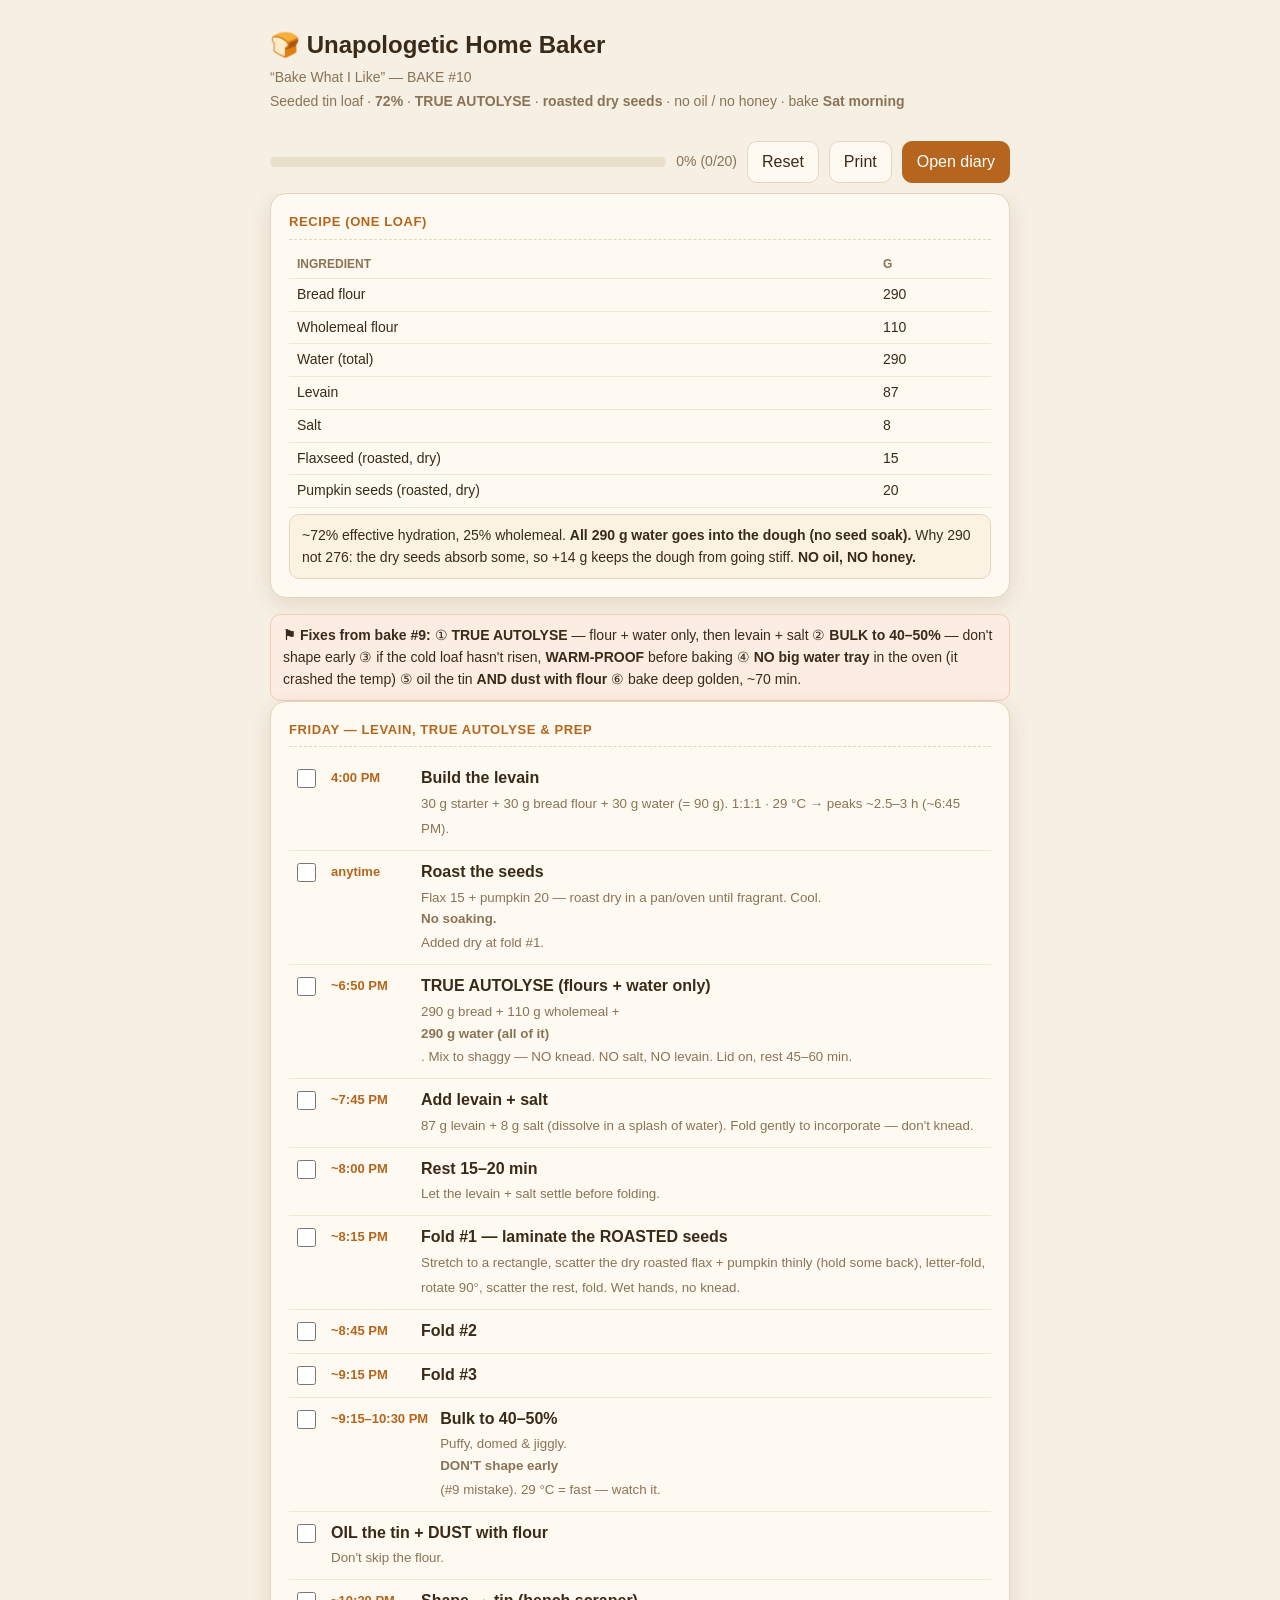
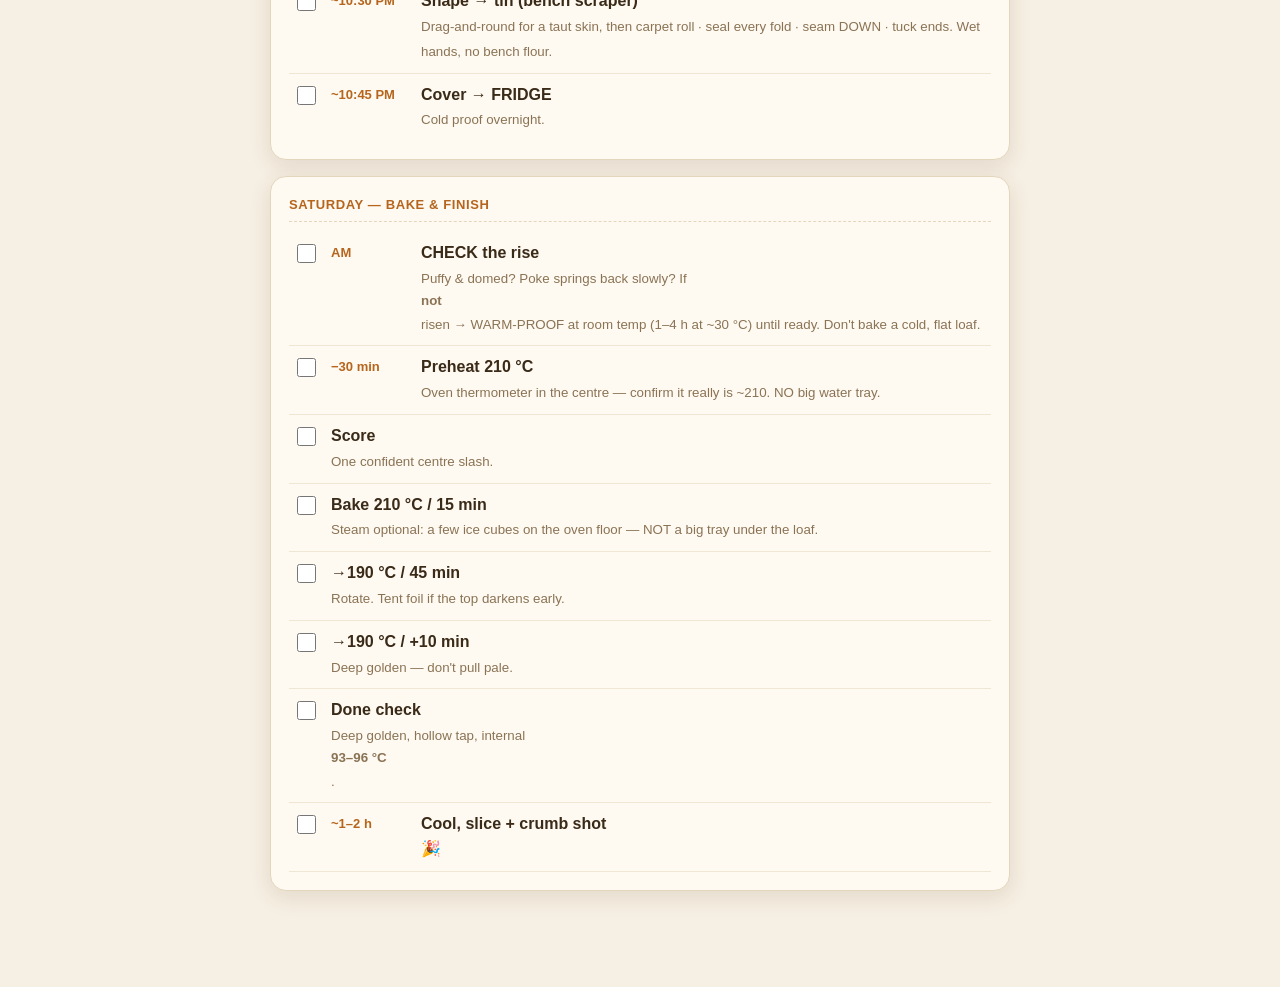
==== commit 9ba5e22c: "Bake #10: no seed soak — roasted dry seeds laminated at fold 1; water 276 -> 290 g" ====
--- a/checklist.html
+++ b/checklist.html
@@ -42,7 +42,7 @@
 <div class="wrap">
   <h1>🍞 Unapologetic Home Baker</h1>
   <div class="sub" style="margin-bottom:2px">“Bake What I Like” — BAKE #10</div>
-  <div class="sub">Seeded tin loaf · <b>72%</b> · <b>TRUE AUTOLYSE</b> · no oil / no honey · bake <b>Sat morning</b></div>
+  <div class="sub">Seeded tin loaf · <b>72%</b> · <b>TRUE AUTOLYSE</b> · <b>roasted dry seeds</b> · no oil / no honey · bake <b>Sat morning</b></div>
 
   <div class="bar">
     <div class="progress"><i id="prog"></i></div>
@@ -58,13 +58,13 @@
       <tr><th>Ingredient</th><th>g</th></tr>
       <tr><td>Bread flour</td><td>290</td></tr>
       <tr><td>Wholemeal flour</td><td>110</td></tr>
-      <tr><td>Water (total)</td><td>276</td></tr>
+      <tr><td>Water (total)</td><td>290</td></tr>
       <tr><td>Levain</td><td>87</td></tr>
       <tr><td>Salt</td><td>8</td></tr>
-      <tr><td>Flaxseed (soaked)</td><td>15</td></tr>
-      <tr><td>Pumpkin seeds (cracked, soaked)</td><td>20</td></tr>
+      <tr><td>Flaxseed (roasted, dry)</td><td>15</td></tr>
+      <tr><td>Pumpkin seeds (roasted, dry)</td><td>20</td></tr>
     </table>
-    <div class="note">72% hydration, 25% wholemeal. <b>Water 276 g total = ~50 g for soaking seeds + ~226 g into the dough.</b> <b>NO oil, NO honey.</b></div>
+    <div class="note">~72% effective hydration, 25% wholemeal. <b>All 290 g water goes into the dough (no seed soak).</b> Why 290 not 276: the dry seeds absorb some, so +14 g keeps the dough from going stiff. <b>NO oil, NO honey.</b></div>
   </div>
 
   <div class="fix">
@@ -74,11 +74,11 @@
   <div class="card">
     <h2>Friday — levain, true autolyse &amp; prep</h2>
     <div class="task"><input type="checkbox" data-id="p1"><span class="time">4:00 PM</span><span class="lbl"><b>Build the levain</b><small>30 g starter + 30 g bread flour + 30 g water (= 90 g). 1:1:1 · 29 °C → peaks ~2.5–3 h (~6:45 PM).</small></span></div>
-    <div class="task"><input type="checkbox" data-id="p2"><span class="time">~6:00 PM</span><span class="lbl"><b>Soak seeds</b><small>Flax 15 + pumpkin 20 (cracked) in ~50 g water (from the 276 g). 20–30 min.</small></span></div>
-    <div class="task"><input type="checkbox" data-id="p3"><span class="time">~6:50 PM</span><span class="lbl"><b>TRUE AUTOLYSE (flours + water only)</b><small>290 g bread + 110 g wholemeal + ~226 g water. Mix to shaggy — NO knead. NO salt, NO levain. Lid on, rest 45–60 min.</small></span></div>
+    <div class="task"><input type="checkbox" data-id="p2"><span class="time">anytime</span><span class="lbl"><b>Roast the seeds</b><small>Flax 15 + pumpkin 20 — roast dry in a pan/oven until fragrant. Cool. <b>No soaking.</b> Added dry at fold #1.</small></span></div>
+    <div class="task"><input type="checkbox" data-id="p3"><span class="time">~6:50 PM</span><span class="lbl"><b>TRUE AUTOLYSE (flours + water only)</b><small>290 g bread + 110 g wholemeal + <b>290 g water (all of it)</b>. Mix to shaggy — NO knead. NO salt, NO levain. Lid on, rest 45–60 min.</small></span></div>
     <div class="task"><input type="checkbox" data-id="p4"><span class="time">~7:45 PM</span><span class="lbl"><b>Add levain + salt</b><small>87 g levain + 8 g salt (dissolve in a splash of water). Fold gently to incorporate — don't knead.</small></span></div>
-    <div class="task"><input type="checkbox" data-id="p5"><span class="time">~8:00 PM</span><span class="lbl"><b>Laminate the seeds</b><small>Stretch to a rectangle, scatter thinly (hold some back), letter-fold, rotate 90°, scatter the rest, fold. Keep the soak water IN the dough. Rest 15–20 min.</small></span></div>
-    <div class="task"><input type="checkbox" data-id="p6"><span class="time">~8:15 PM</span><span class="lbl"><b>Fold #1</b><small>Wet hands. Don't knead. Rest if it fights back.</small></span></div>
+    <div class="task"><input type="checkbox" data-id="p5"><span class="time">~8:00 PM</span><span class="lbl"><b>Rest 15–20 min</b><small>Let the levain + salt settle before folding.</small></span></div>
+    <div class="task"><input type="checkbox" data-id="p6"><span class="time">~8:15 PM</span><span class="lbl"><b>Fold #1 — laminate the ROASTED seeds</b><small>Stretch to a rectangle, scatter the dry roasted flax + pumpkin thinly (hold some back), letter-fold, rotate 90°, scatter the rest, fold. Wet hands, no knead.</small></span></div>
     <div class="task"><input type="checkbox" data-id="p7"><span class="time">~8:45 PM</span><span class="lbl"><b>Fold #2</b></span></div>
     <div class="task"><input type="checkbox" data-id="p8"><span class="time">~9:15 PM</span><span class="lbl"><b>Fold #3</b></span></div>
     <div class="task"><input type="checkbox" data-id="p9"><span class="time">~9:15–10:30 PM</span><span class="lbl"><b>Bulk to 40–50%</b><small>Puffy, domed &amp; jiggly. <b>DON'T shape early</b> (#9 mistake). 29 °C = fast — watch it.</small></span></div>
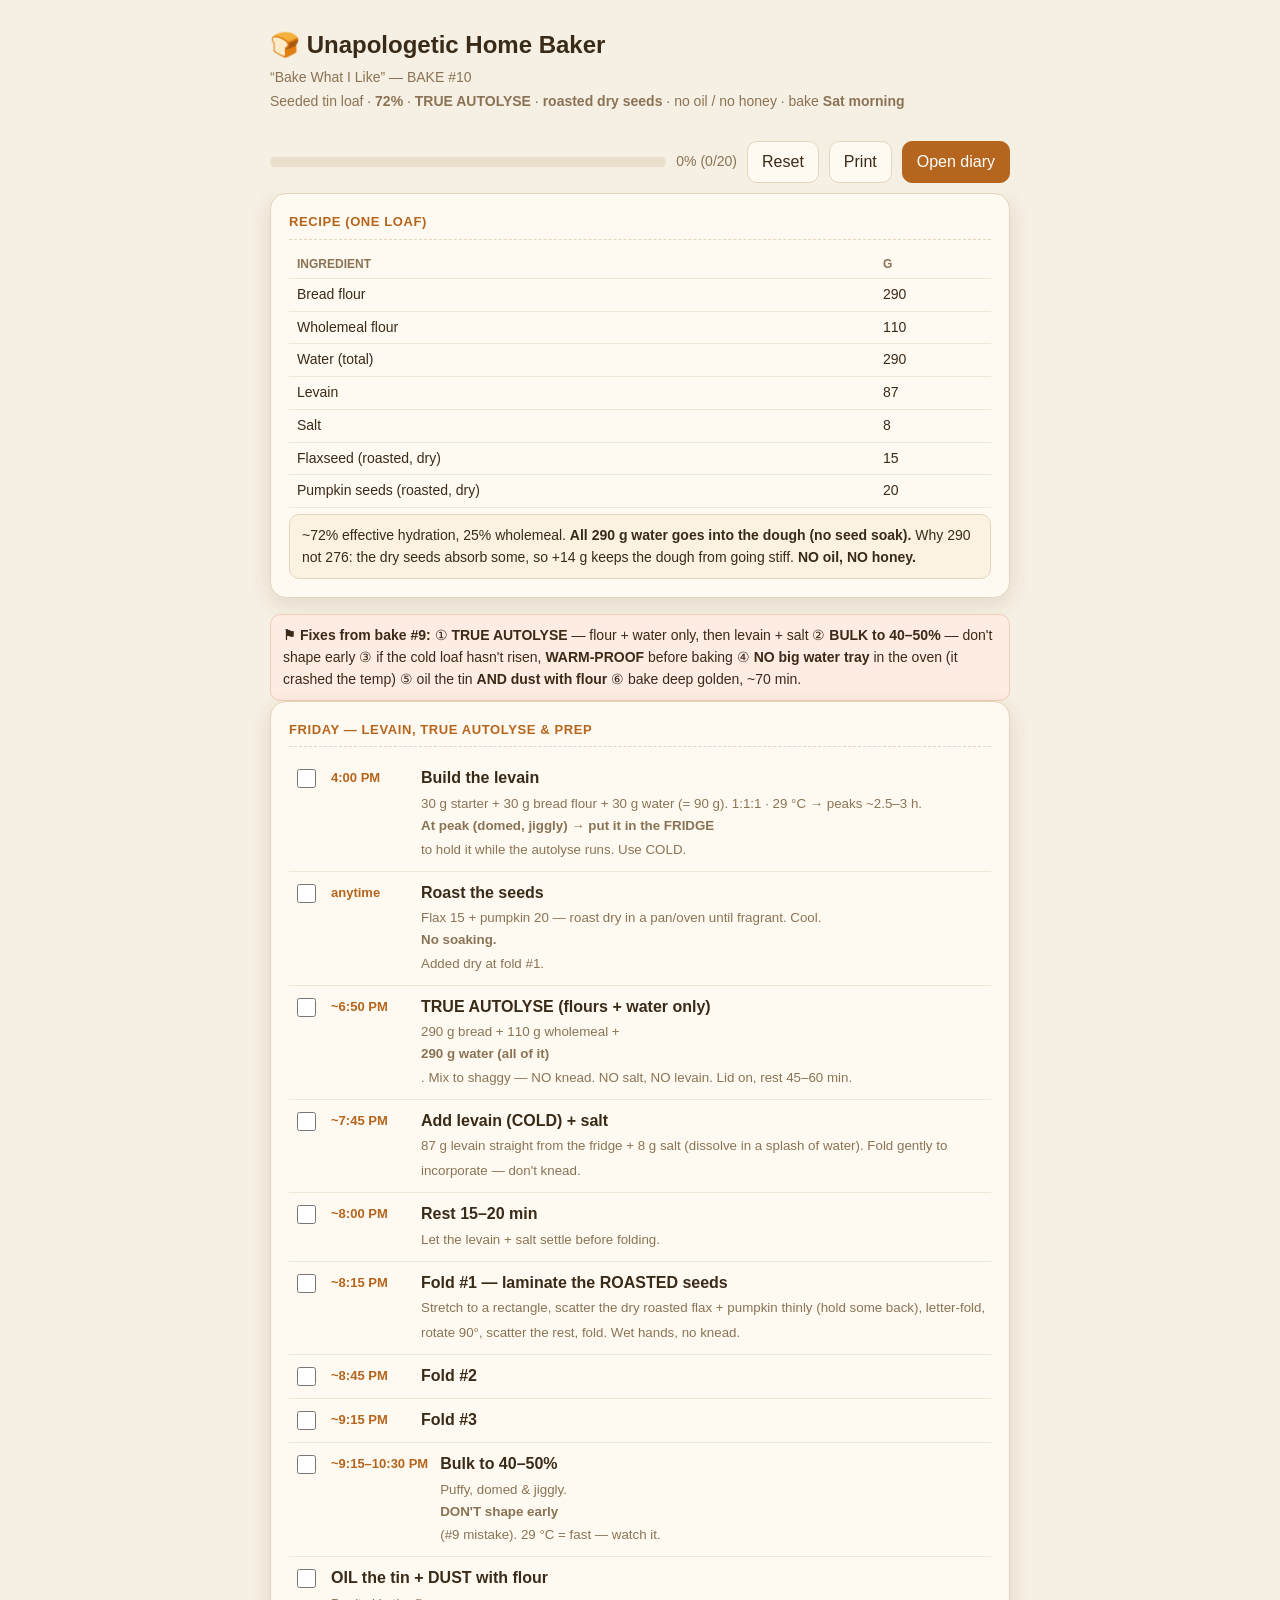
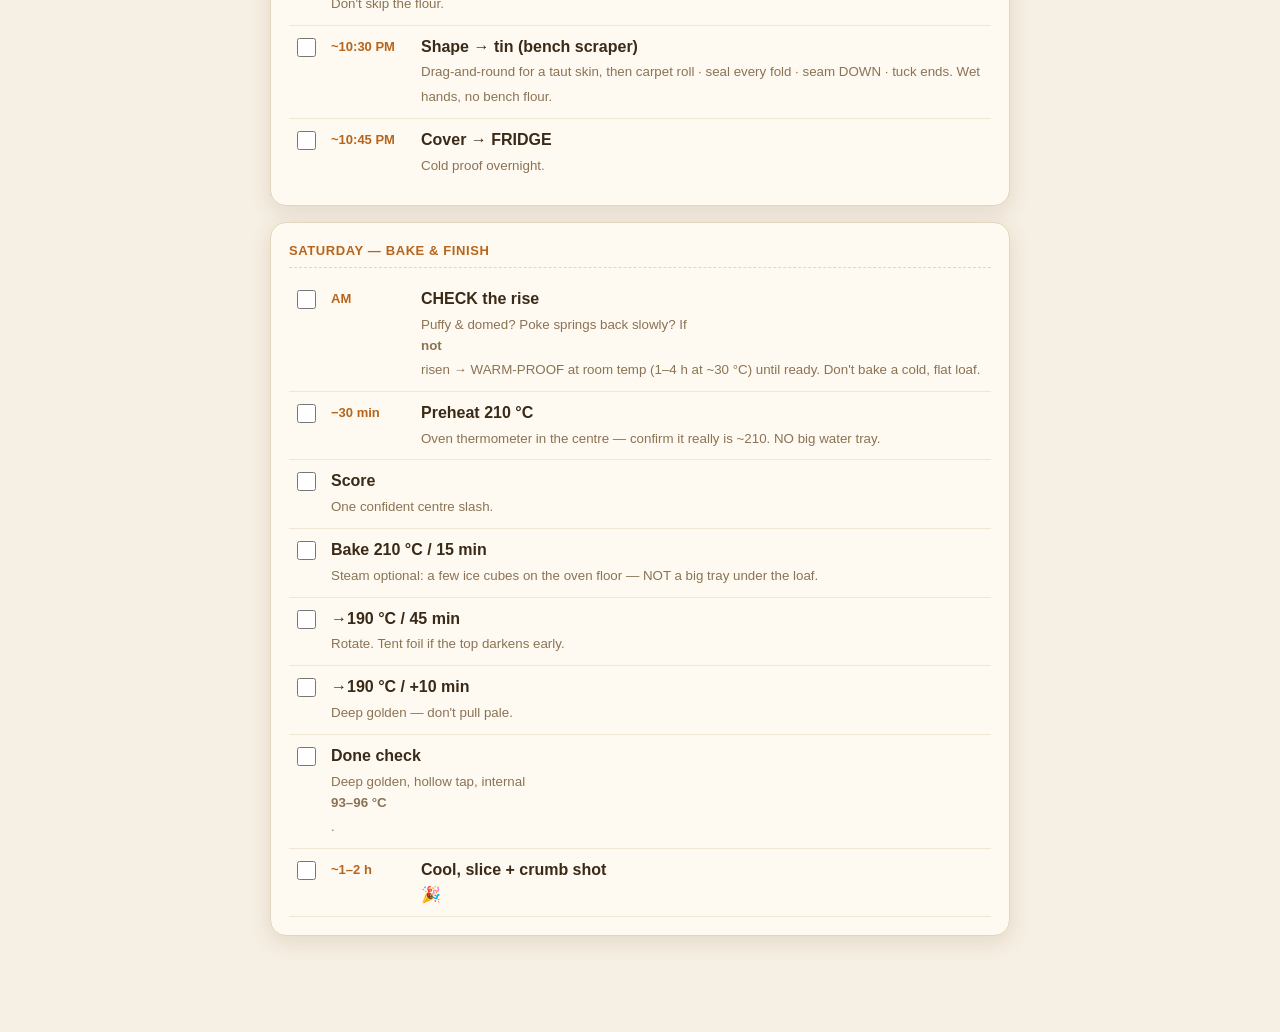
==== commit a3fdb8f8: "Bake #10: levain peaked 6:45, chilled at 18:51 to hold peak; add cold at 7:45" ====
--- a/checklist.html
+++ b/checklist.html
@@ -73,10 +73,10 @@
 
   <div class="card">
     <h2>Friday — levain, true autolyse &amp; prep</h2>
-    <div class="task"><input type="checkbox" data-id="p1"><span class="time">4:00 PM</span><span class="lbl"><b>Build the levain</b><small>30 g starter + 30 g bread flour + 30 g water (= 90 g). 1:1:1 · 29 °C → peaks ~2.5–3 h (~6:45 PM).</small></span></div>
+    <div class="task"><input type="checkbox" data-id="p1"><span class="time">4:00 PM</span><span class="lbl"><b>Build the levain</b><small>30 g starter + 30 g bread flour + 30 g water (= 90 g). 1:1:1 · 29 °C → peaks ~2.5–3 h. <b>At peak (domed, jiggly) → put it in the FRIDGE</b> to hold it while the autolyse runs. Use COLD.</small></span></div>
     <div class="task"><input type="checkbox" data-id="p2"><span class="time">anytime</span><span class="lbl"><b>Roast the seeds</b><small>Flax 15 + pumpkin 20 — roast dry in a pan/oven until fragrant. Cool. <b>No soaking.</b> Added dry at fold #1.</small></span></div>
     <div class="task"><input type="checkbox" data-id="p3"><span class="time">~6:50 PM</span><span class="lbl"><b>TRUE AUTOLYSE (flours + water only)</b><small>290 g bread + 110 g wholemeal + <b>290 g water (all of it)</b>. Mix to shaggy — NO knead. NO salt, NO levain. Lid on, rest 45–60 min.</small></span></div>
-    <div class="task"><input type="checkbox" data-id="p4"><span class="time">~7:45 PM</span><span class="lbl"><b>Add levain + salt</b><small>87 g levain + 8 g salt (dissolve in a splash of water). Fold gently to incorporate — don't knead.</small></span></div>
+    <div class="task"><input type="checkbox" data-id="p4"><span class="time">~7:45 PM</span><span class="lbl"><b>Add levain (COLD) + salt</b><small>87 g levain straight from the fridge + 8 g salt (dissolve in a splash of water). Fold gently to incorporate — don't knead.</small></span></div>
     <div class="task"><input type="checkbox" data-id="p5"><span class="time">~8:00 PM</span><span class="lbl"><b>Rest 15–20 min</b><small>Let the levain + salt settle before folding.</small></span></div>
     <div class="task"><input type="checkbox" data-id="p6"><span class="time">~8:15 PM</span><span class="lbl"><b>Fold #1 — laminate the ROASTED seeds</b><small>Stretch to a rectangle, scatter the dry roasted flax + pumpkin thinly (hold some back), letter-fold, rotate 90°, scatter the rest, fold. Wet hands, no knead.</small></span></div>
     <div class="task"><input type="checkbox" data-id="p7"><span class="time">~8:45 PM</span><span class="lbl"><b>Fold #2</b></span></div>
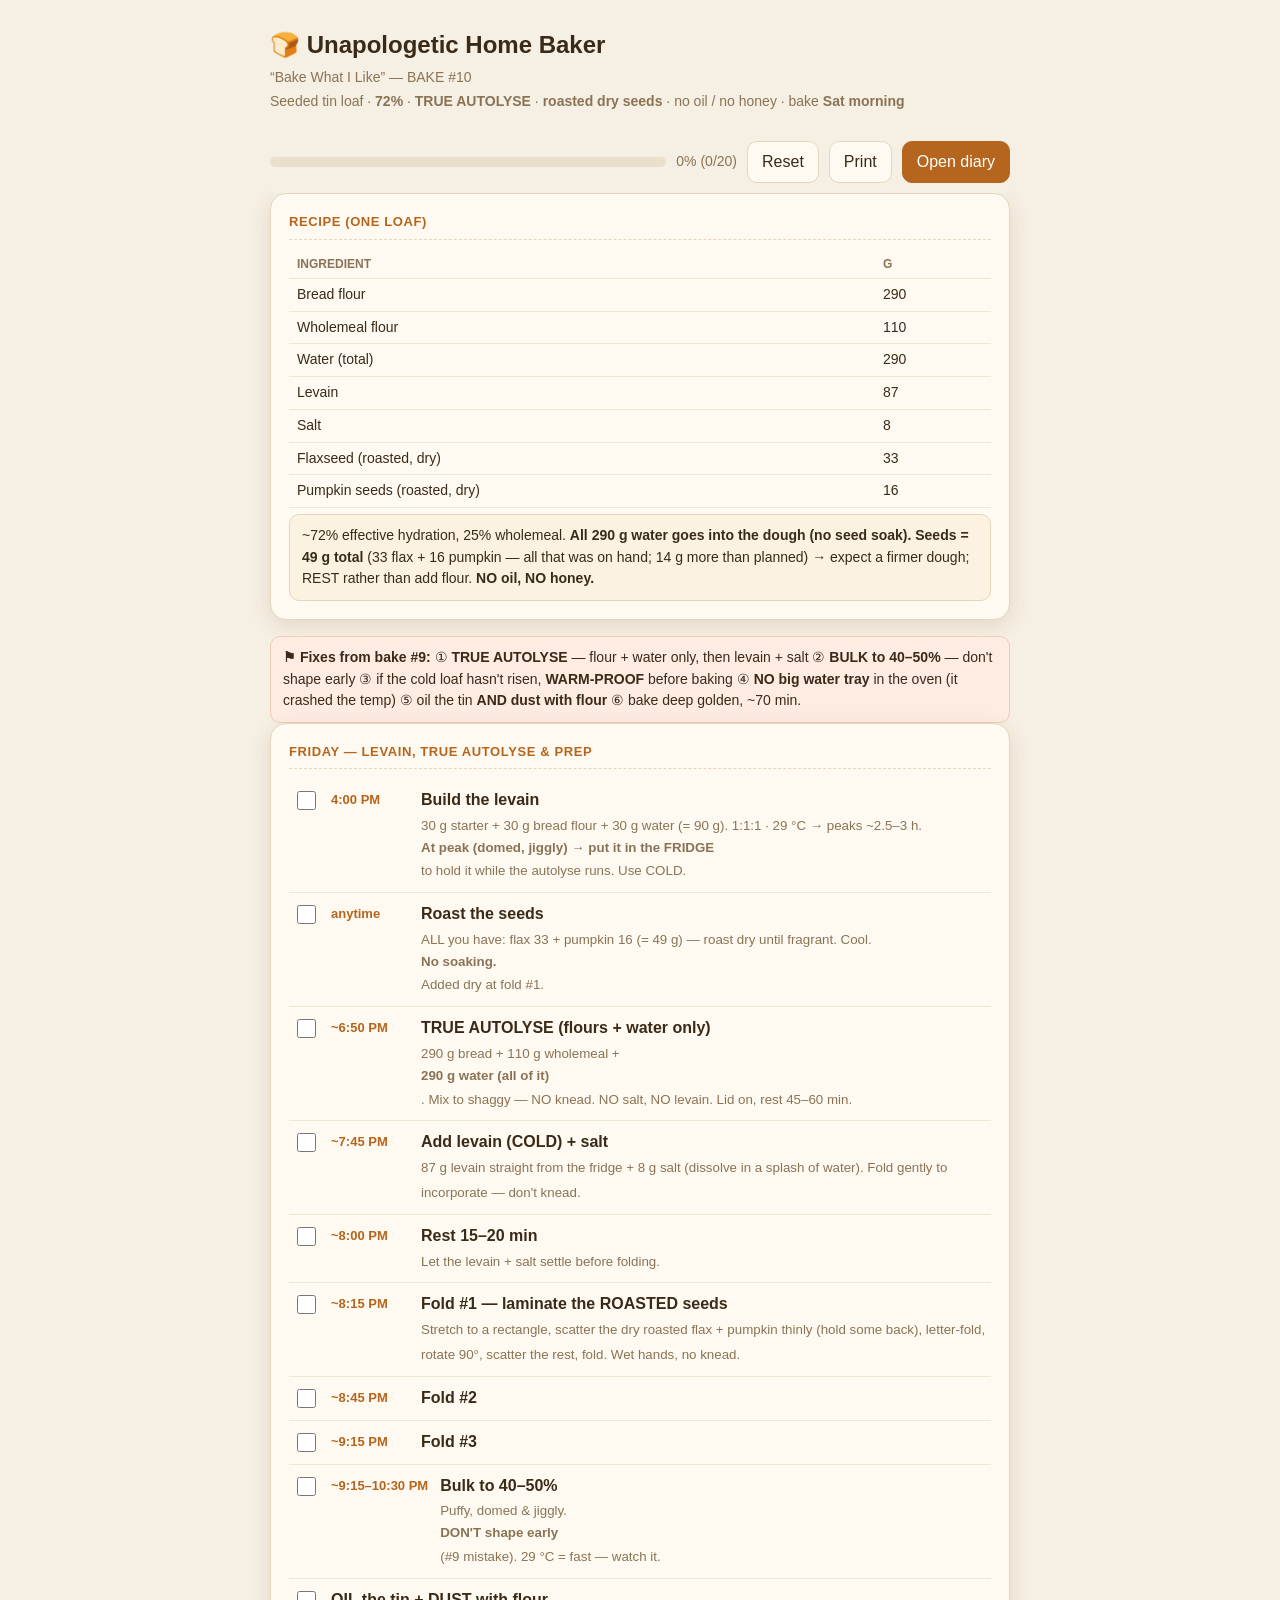
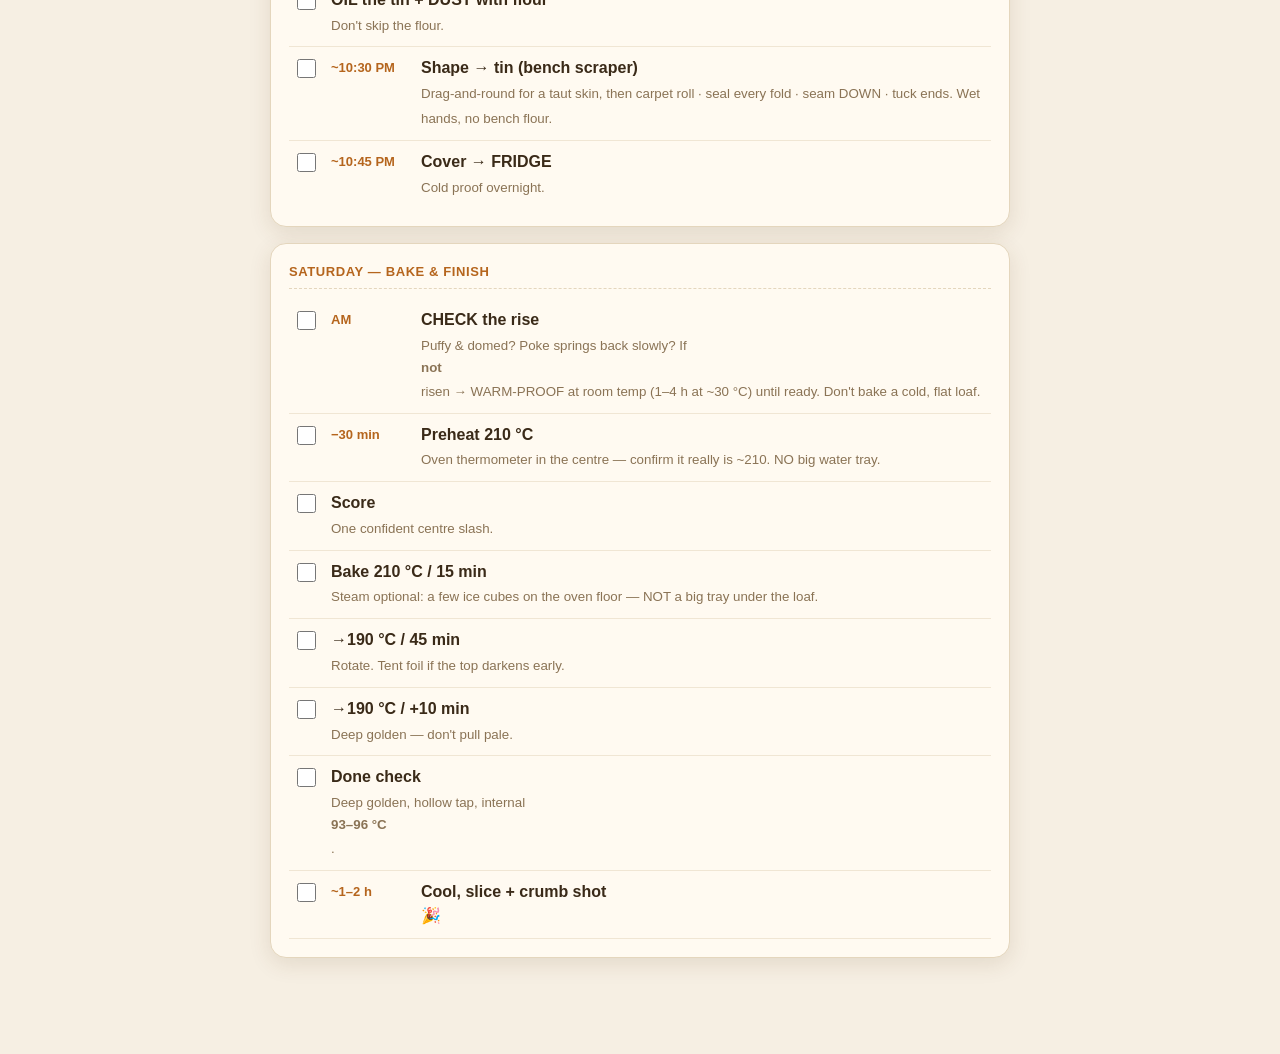
==== commit fe998750: "Bake #10: use all seeds on hand — flax 33 + pumpkin 16 (49 g total, dry roasted)" ====
--- a/checklist.html
+++ b/checklist.html
@@ -61,10 +61,10 @@
       <tr><td>Water (total)</td><td>290</td></tr>
       <tr><td>Levain</td><td>87</td></tr>
       <tr><td>Salt</td><td>8</td></tr>
-      <tr><td>Flaxseed (roasted, dry)</td><td>15</td></tr>
-      <tr><td>Pumpkin seeds (roasted, dry)</td><td>20</td></tr>
+      <tr><td>Flaxseed (roasted, dry)</td><td>33</td></tr>
+      <tr><td>Pumpkin seeds (roasted, dry)</td><td>16</td></tr>
     </table>
-    <div class="note">~72% effective hydration, 25% wholemeal. <b>All 290 g water goes into the dough (no seed soak).</b> Why 290 not 276: the dry seeds absorb some, so +14 g keeps the dough from going stiff. <b>NO oil, NO honey.</b></div>
+    <div class="note">~72% effective hydration, 25% wholemeal. <b>All 290 g water goes into the dough (no seed soak).</b> <b>Seeds = 49 g total</b> (33 flax + 16 pumpkin — all that was on hand; 14 g more than planned) → expect a firmer dough; REST rather than add flour. <b>NO oil, NO honey.</b></div>
   </div>
 
   <div class="fix">
@@ -74,7 +74,7 @@
   <div class="card">
     <h2>Friday — levain, true autolyse &amp; prep</h2>
     <div class="task"><input type="checkbox" data-id="p1"><span class="time">4:00 PM</span><span class="lbl"><b>Build the levain</b><small>30 g starter + 30 g bread flour + 30 g water (= 90 g). 1:1:1 · 29 °C → peaks ~2.5–3 h. <b>At peak (domed, jiggly) → put it in the FRIDGE</b> to hold it while the autolyse runs. Use COLD.</small></span></div>
-    <div class="task"><input type="checkbox" data-id="p2"><span class="time">anytime</span><span class="lbl"><b>Roast the seeds</b><small>Flax 15 + pumpkin 20 — roast dry in a pan/oven until fragrant. Cool. <b>No soaking.</b> Added dry at fold #1.</small></span></div>
+    <div class="task"><input type="checkbox" data-id="p2"><span class="time">anytime</span><span class="lbl"><b>Roast the seeds</b><small>ALL you have: flax 33 + pumpkin 16 (= 49 g) — roast dry until fragrant. Cool. <b>No soaking.</b> Added dry at fold #1.</small></span></div>
     <div class="task"><input type="checkbox" data-id="p3"><span class="time">~6:50 PM</span><span class="lbl"><b>TRUE AUTOLYSE (flours + water only)</b><small>290 g bread + 110 g wholemeal + <b>290 g water (all of it)</b>. Mix to shaggy — NO knead. NO salt, NO levain. Lid on, rest 45–60 min.</small></span></div>
     <div class="task"><input type="checkbox" data-id="p4"><span class="time">~7:45 PM</span><span class="lbl"><b>Add levain (COLD) + salt</b><small>87 g levain straight from the fridge + 8 g salt (dissolve in a splash of water). Fold gently to incorporate — don't knead.</small></span></div>
     <div class="task"><input type="checkbox" data-id="p5"><span class="time">~8:00 PM</span><span class="lbl"><b>Rest 15–20 min</b><small>Let the levain + salt settle before folding.</small></span></div>
